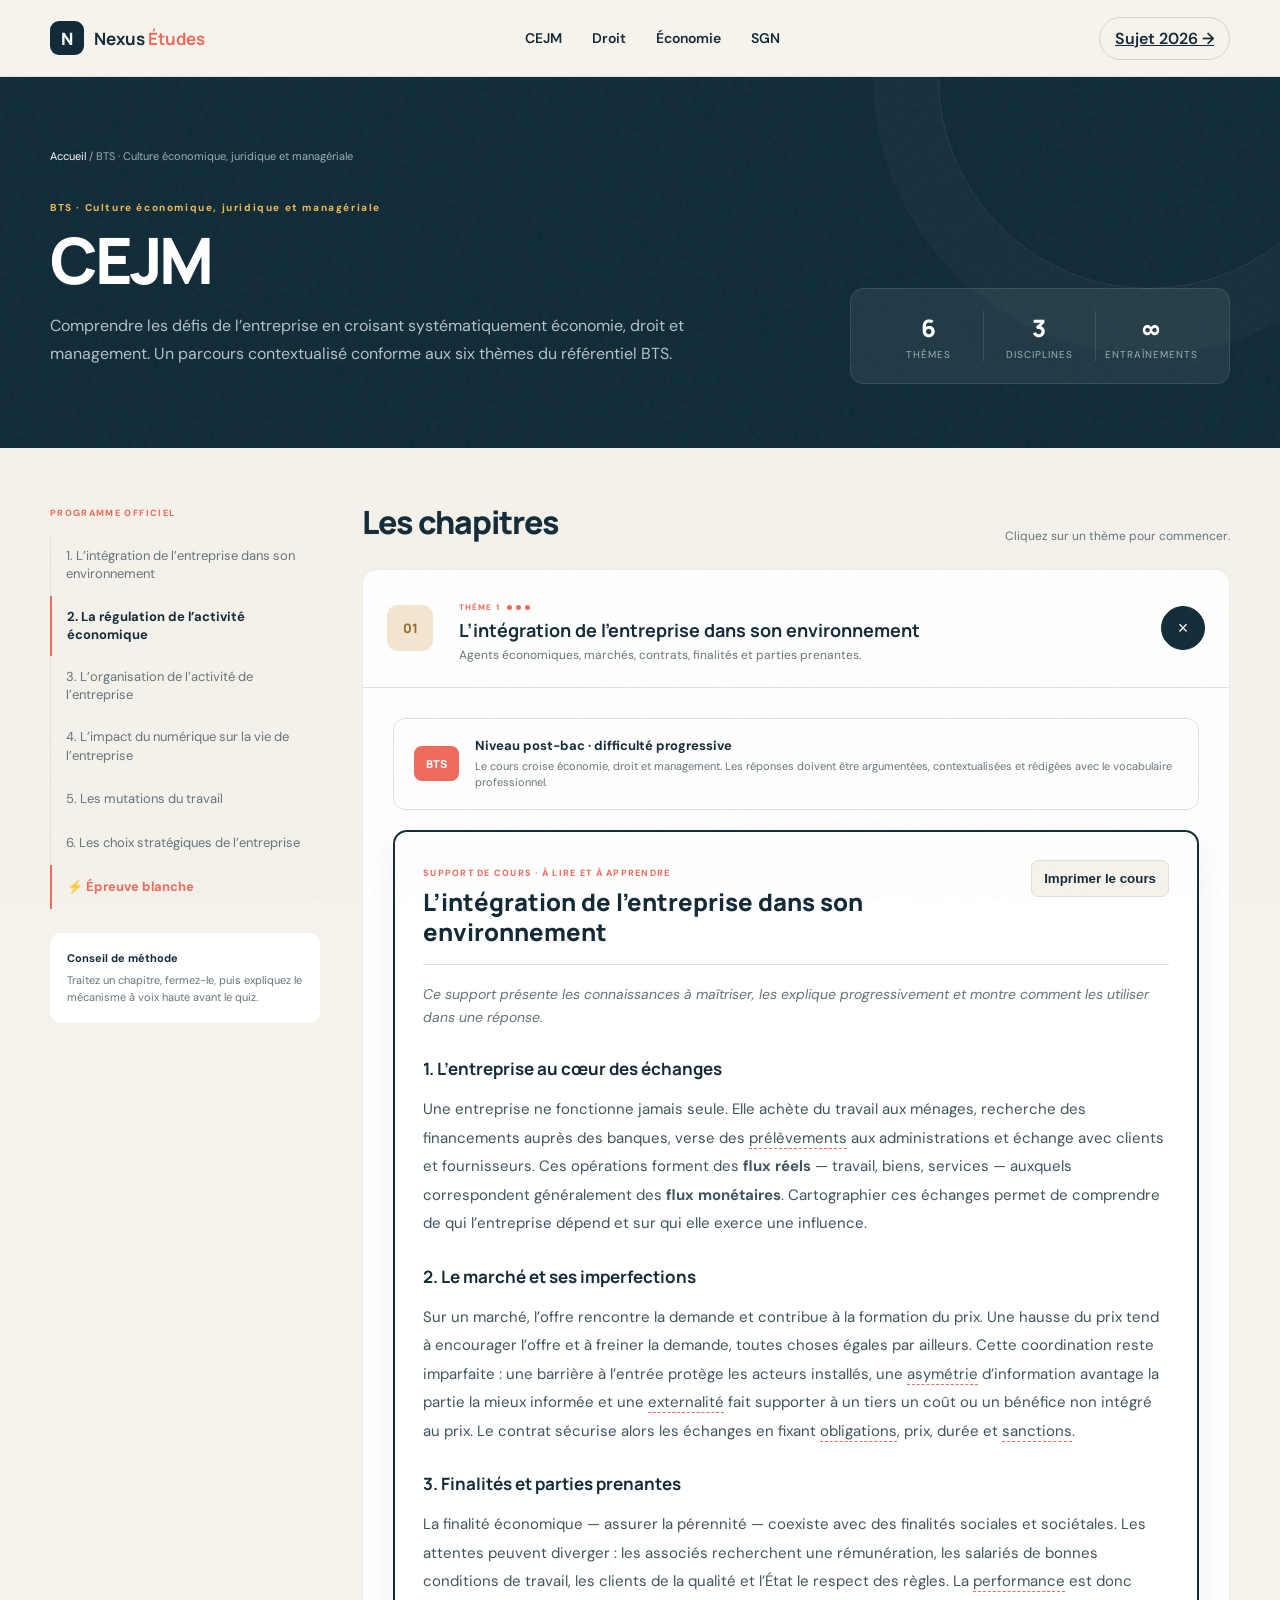
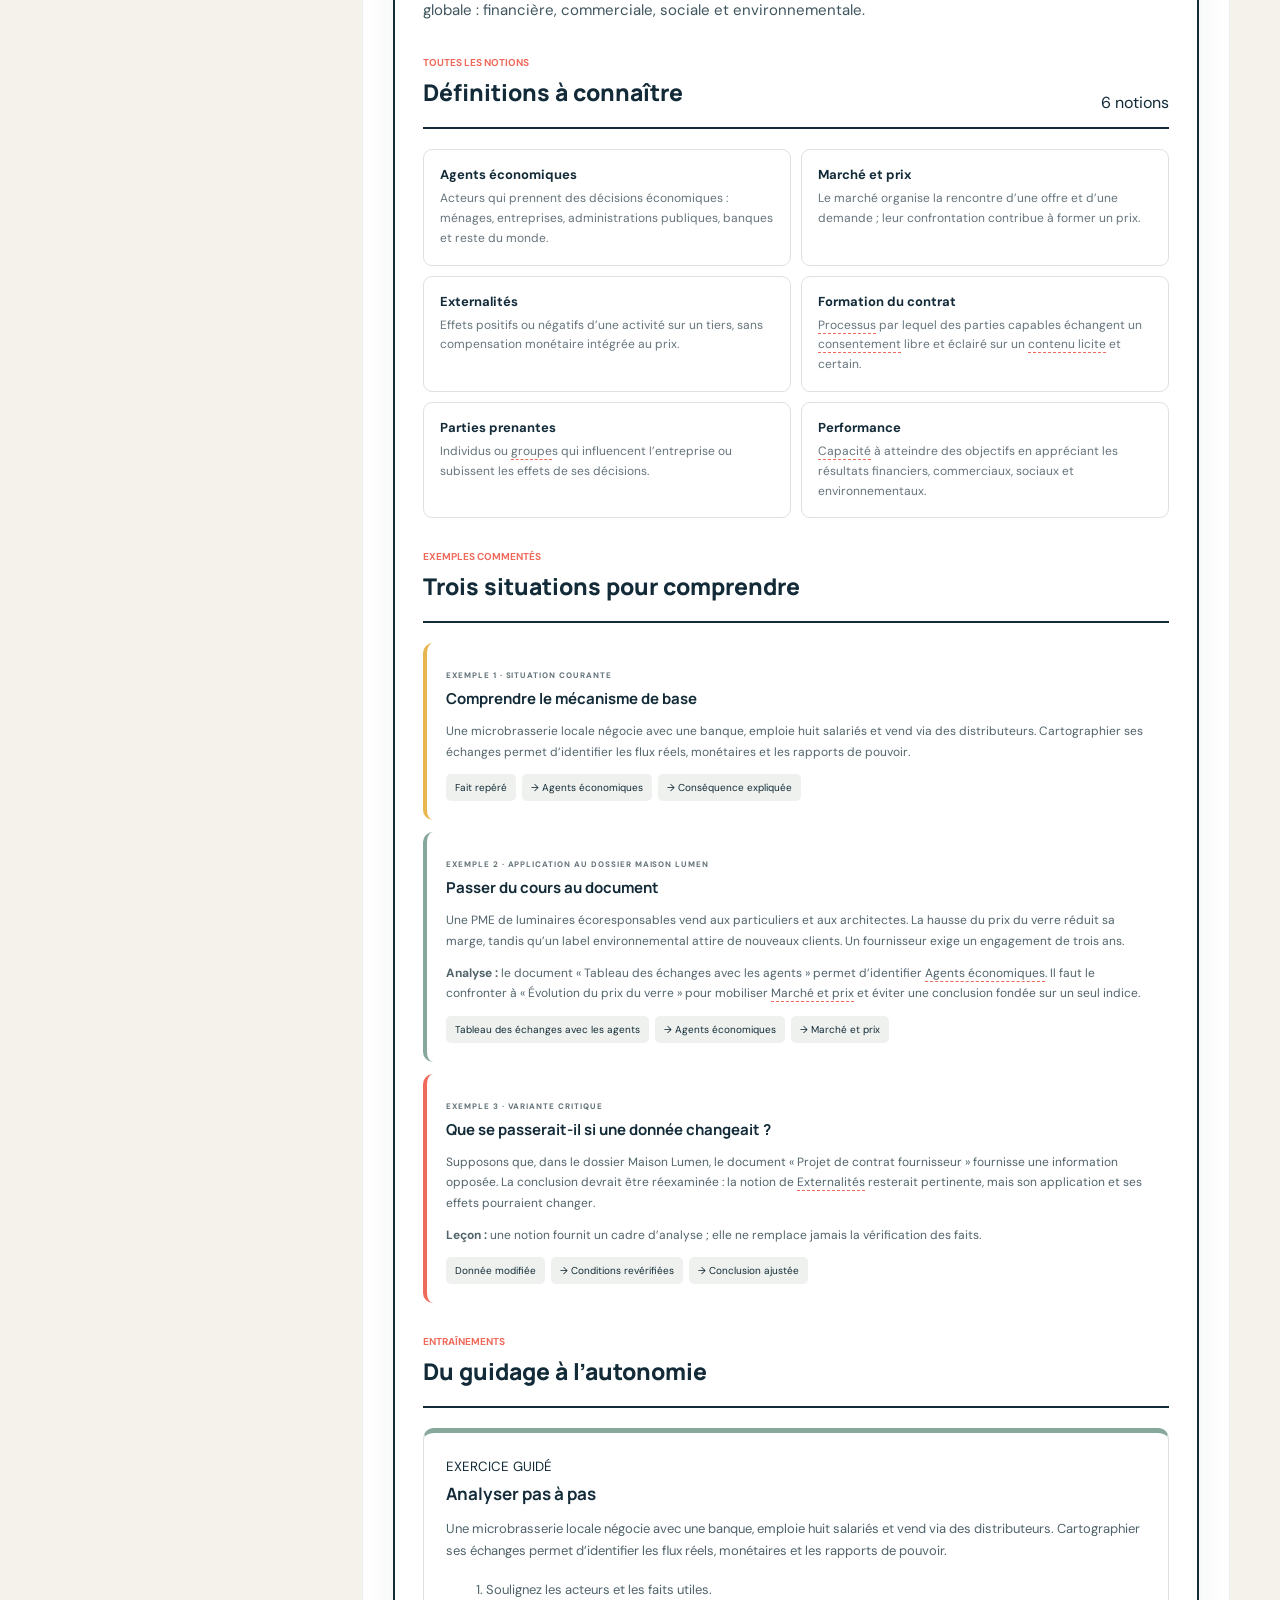
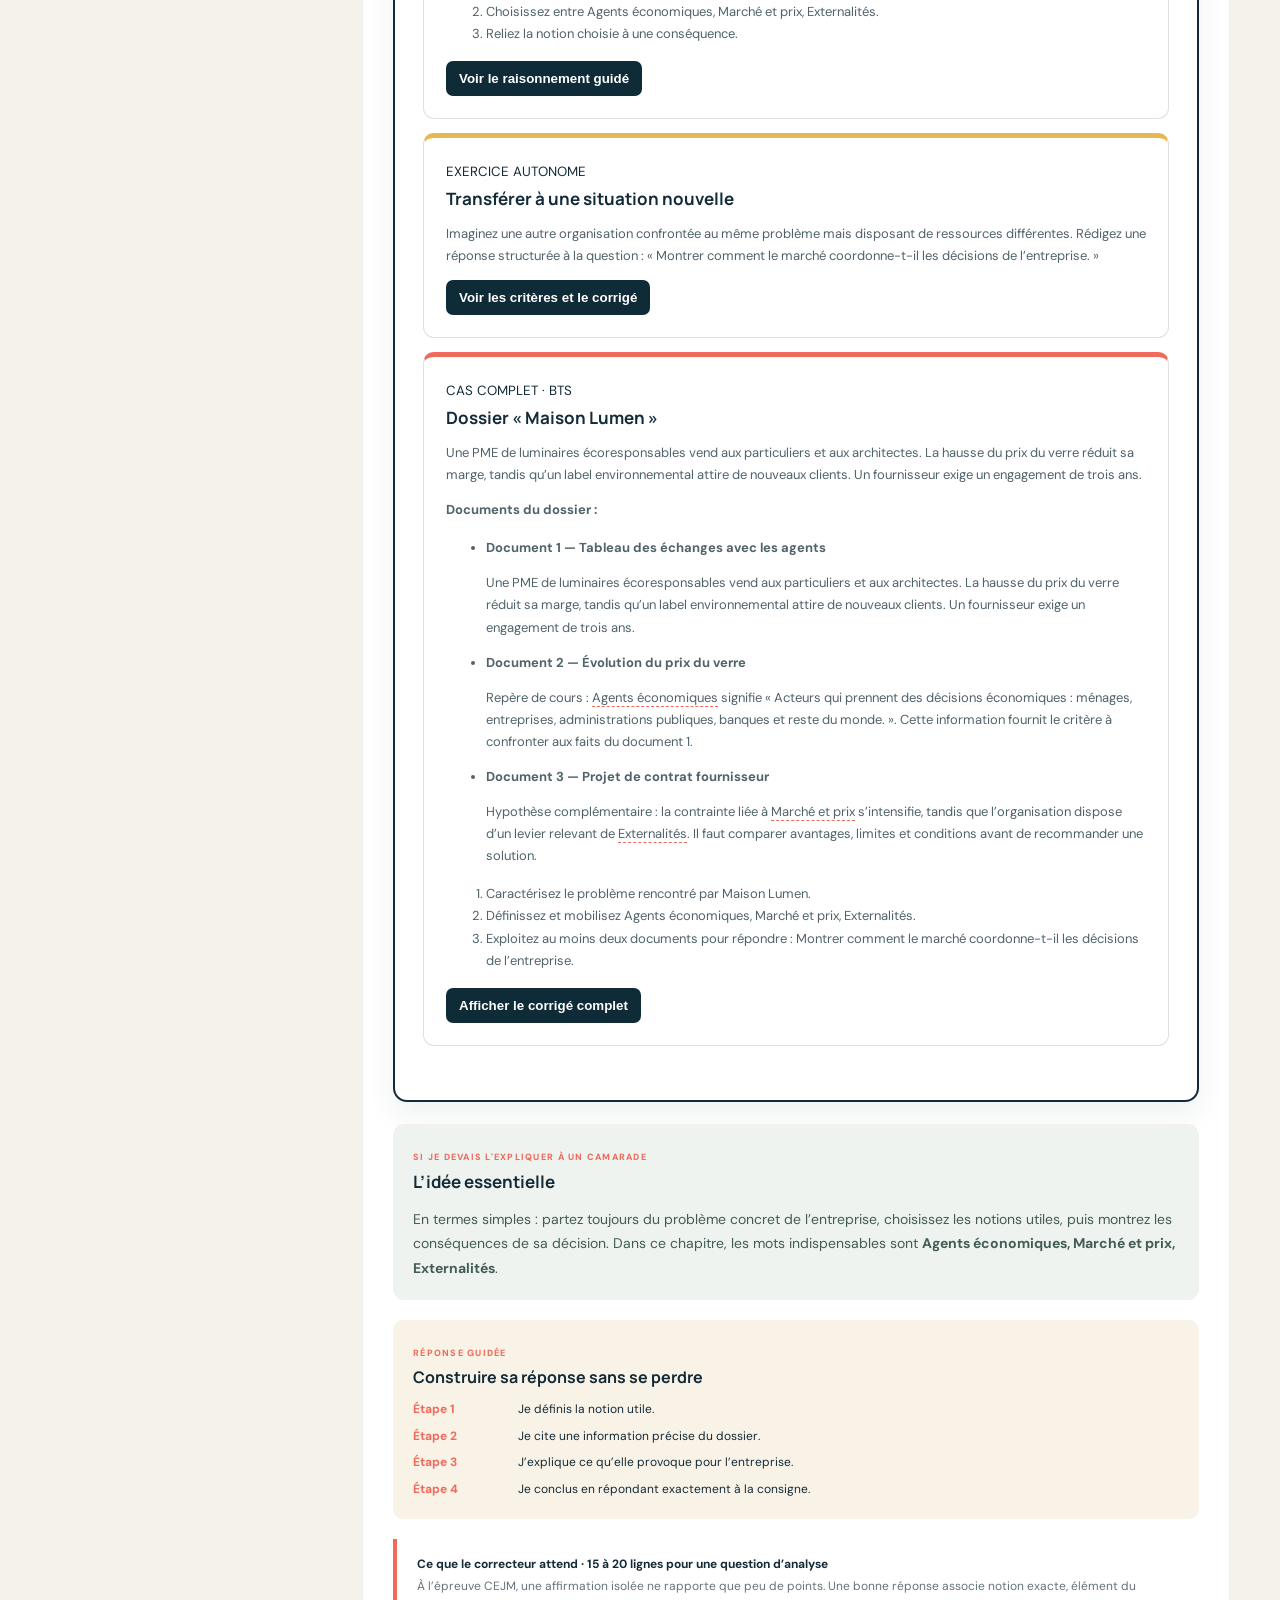
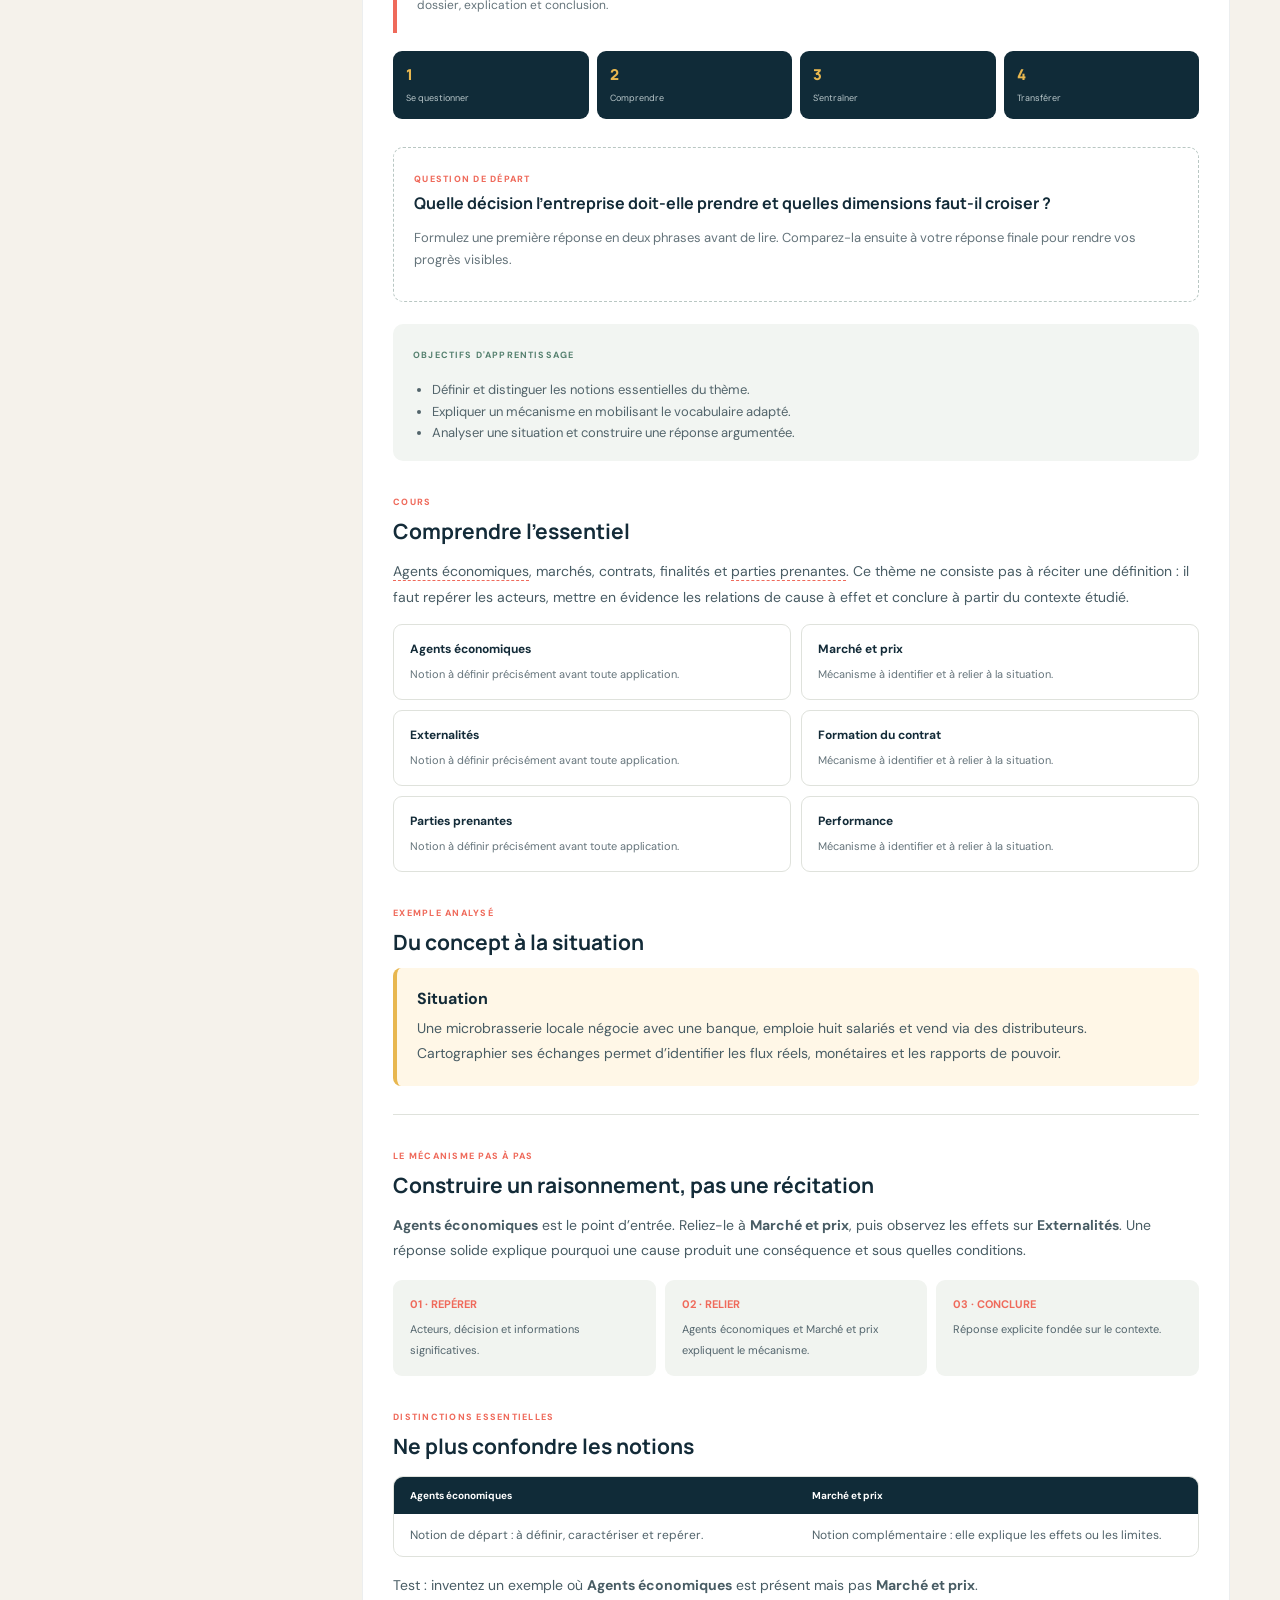
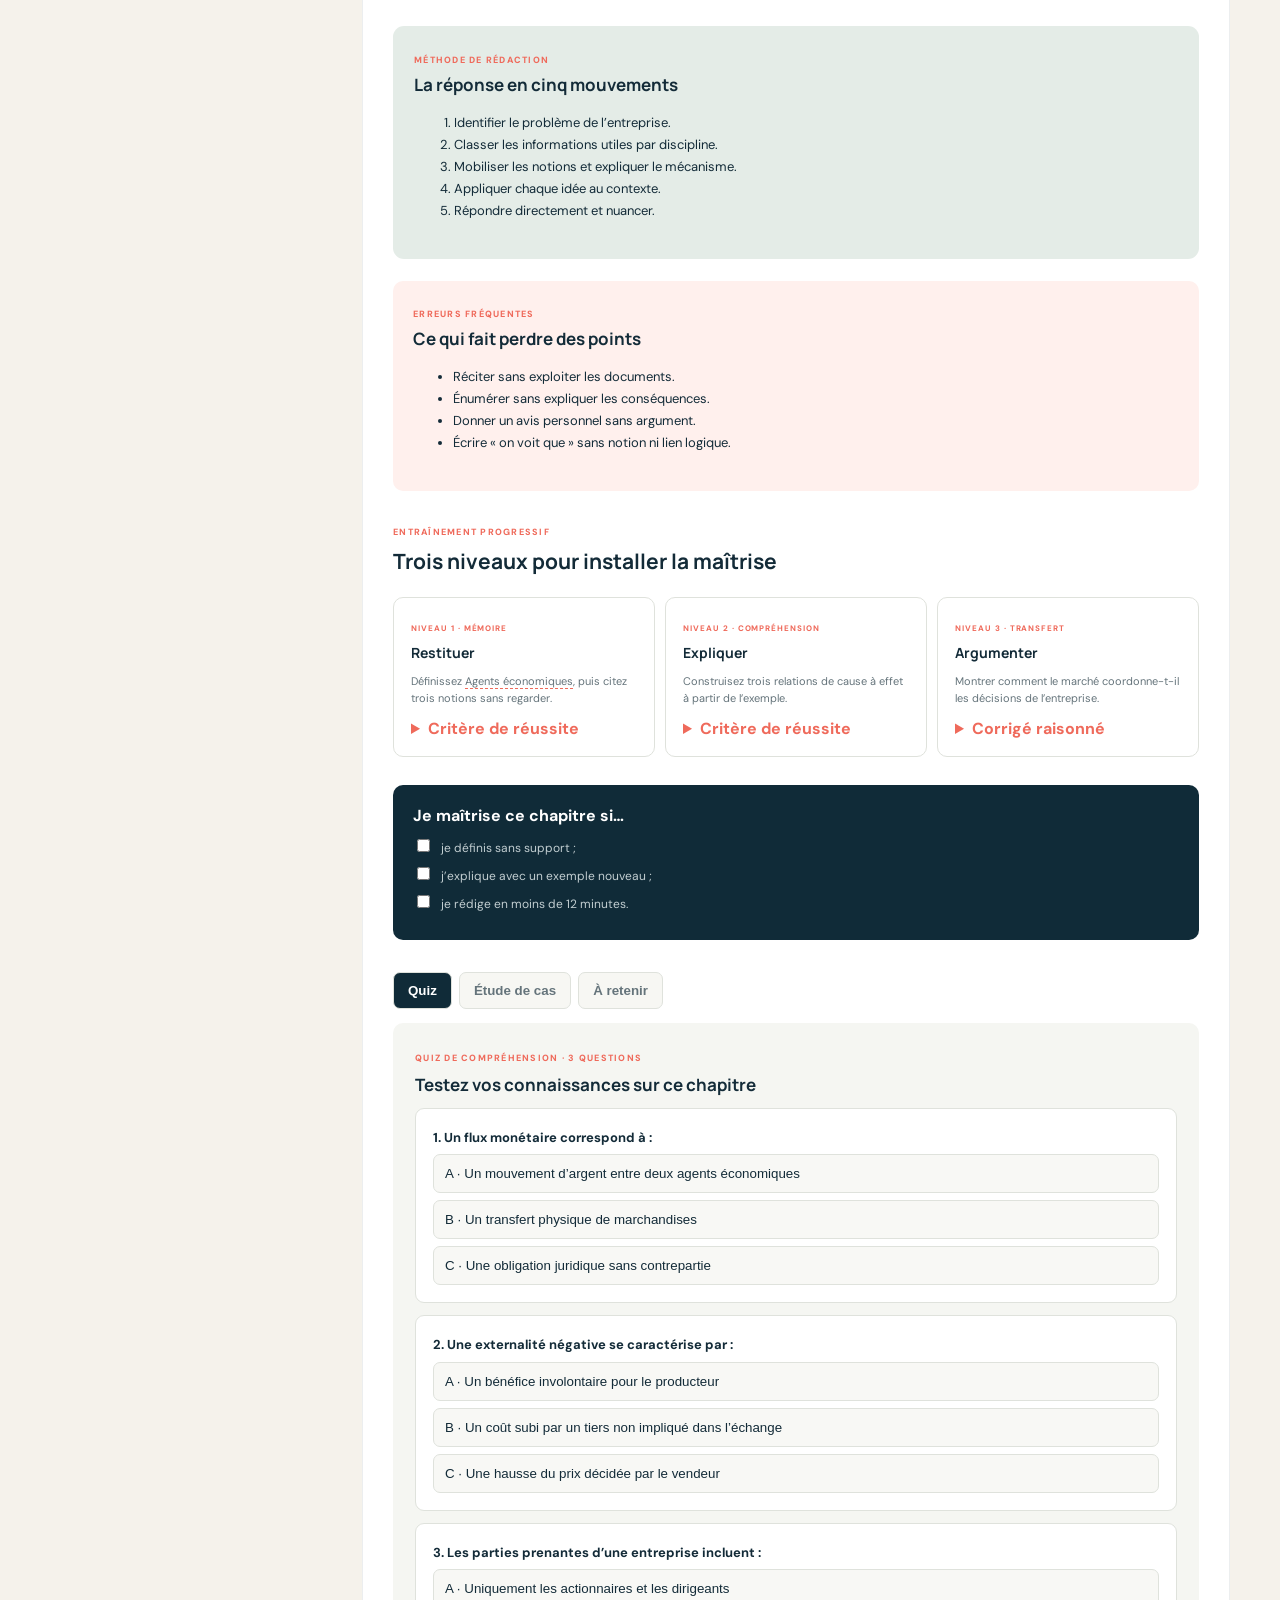
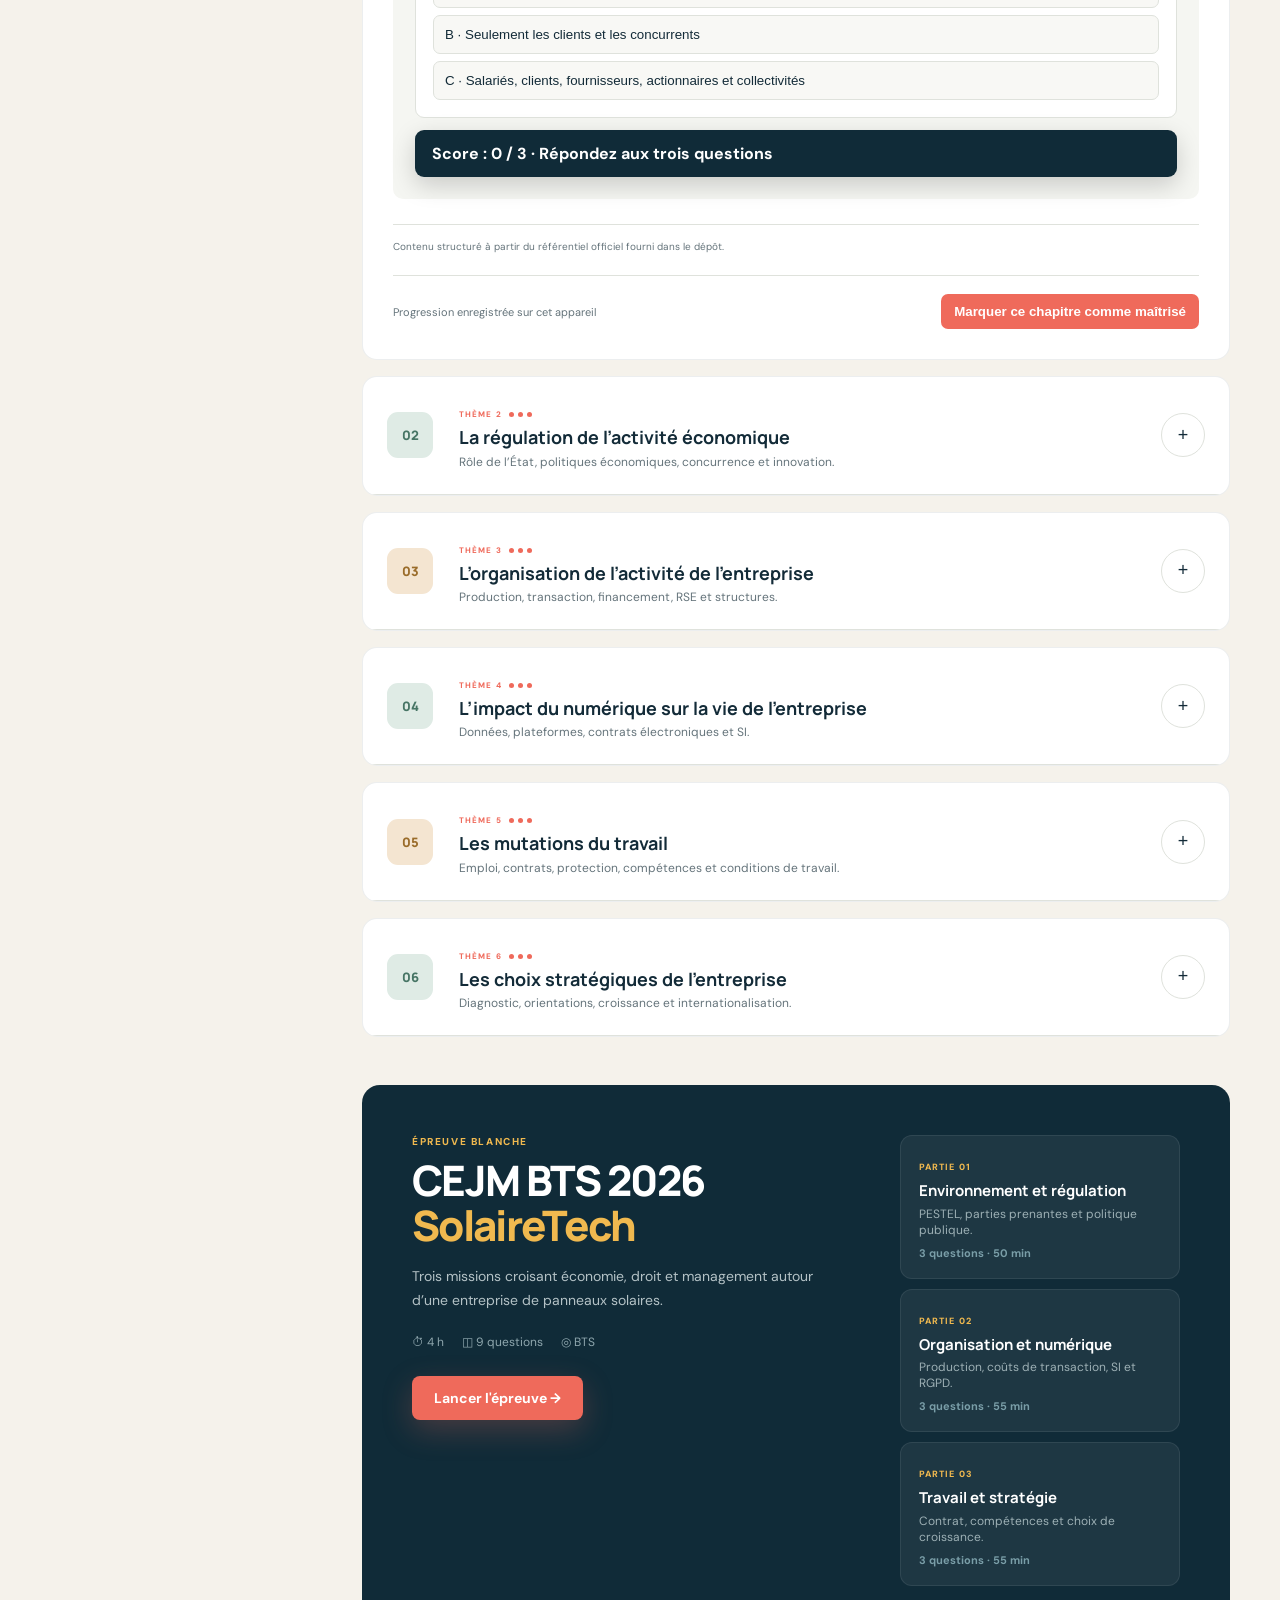
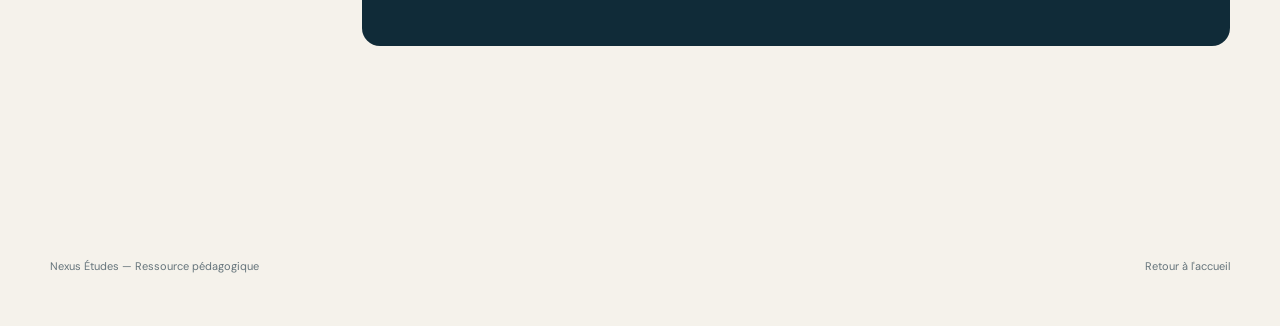
==== cejm.html @ 29708754 "Initial commit — Nexus Études Site pédagogique statique BTS CEJM & STMG avec : - 4 disciplines (CEJM" ====
<!doctype html>
<html lang="fr">
  <head>
    <meta charset="UTF-8" />
    <meta name="viewport" content="width=device-width,initial-scale=1" />
    <meta name="description" content="Cours de CEJM pour BTS — 6 thèmes du référentiel, quiz, exercices et études de cas." />
    <title>CEJM — Nexus Études</title>
    <link rel="icon" href="favicon.svg" type="image/svg+xml" />
    <link rel="preconnect" href="https://fonts.googleapis.com" />
    <link rel="preconnect" href="https://fonts.gstatic.com" crossorigin />
    <link
      href="https://fonts.googleapis.com/css2?family=DM+Sans:wght@400;500;600;700&family=Manrope:wght@600;700;800&display=swap"
      rel="stylesheet"
    />
    <link rel="stylesheet" href="styles.css" />
    <link rel="stylesheet" href="discipline.css" />
  </head>
  <body class="subject-body" data-subject="cejm">
    <header class="nav-wrap">
      <nav class="nav container" aria-label="Navigation principale">
        <a class="brand" href="index.html"
          ><span class="brand-mark">N</span><span>Nexus <em>Études</em></span></a
        >
        <div class="nav-links">
          <a href="cejm.html">CEJM</a><a href="droit.html">Droit</a><a href="economie.html">Économie</a
          ><a href="sgn.html">SGN</a>
        </div>
        <a class="progress-pill" href="index.html#sujet">Sujet 2026 →</a>
        <button class="menu-button" id="menuButton" aria-label="Ouvrir le menu">☰</button>
      </nav>
    </header>
    <div class="grain" aria-hidden="true"></div>
    <main>
      <section class="subject-hero">
        <div class="container">
          <div class="breadcrumbs"><a href="index.html">Accueil</a> / <span id="subjectLabel"></span></div>
          <div class="subject-hero-grid">
            <div>
              <div class="subject-kicker" id="subjectLabel"></div>
              <h1 id="subjectTitle"></h1>
              <p id="subjectIntro"></p>
            </div>
            <div class="subject-stats">
              <div><b id="themeCount"></b><span>THÈMES</span></div>
              <div><b>3</b><span>DISCIPLINES</span></div>
              <div><b>∞</b><span>ENTRAÎNEMENTS</span></div>
            </div>
          </div>
        </div>
      </section>
      <div class="subject-layout container">
        <aside class="subject-sidebar">
          <span>PROGRAMME OFFICIEL</span>
          <nav class="chapter-nav" id="chapterNav"></nav>
          <div class="sidebar-box">
            <strong>Conseil de méthode</strong>Traitez un chapitre, fermez-le, puis expliquez le mécanisme à voix haute
            avant le quiz.
          </div>
        </aside>
        <section>
          <div class="content-intro">
            <h2>Les chapitres</h2>
            <p>Cliquez sur un thème pour commencer.</p>
          </div>
          <div id="chapters"></div>
        </section>
      </div>
    </main>
    <footer class="container" style="height:120px;display:flex;align-items:center;justify-content:space-between;font-size:11px;color:var(--muted)">
      <span>Nexus Études — Ressource pédagogique</span>
      <a href="index.html" style="color:var(--muted);text-decoration:none">Retour à l'accueil</a>
    </footer>
    <button class="back-to-top" id="backToTop" aria-label="Retour en haut">↑</button>
    <script src="discipline.js"></script>
  </body>
</html>
---- styles.css ----
:root {
  --ink: #132b38;
  --navy: #102b38;
  --paper: #f6f3ec;
  --white: #fff;
  --coral: #ef6a5b;
  --amber: #e8b74f;
  --sage: #87a99b;
  --muted: #65747b;
  --line: #dfe2dc;
  --shadow: 0 24px 70px rgba(16, 43, 56, 0.12);
}
* {
  box-sizing: border-box;
}
html {
  scroll-behavior: smooth;
}
body {
  margin: 0;
  background: var(--paper);
  color: var(--ink);
  font-family: 'DM Sans', sans-serif;
  -webkit-font-smoothing: antialiased;
}
.grain {
  position: fixed;
  inset: 0;
  pointer-events: none;
  opacity: 0.035;
  z-index: 9;
  background-image: url("data:image/svg+xml,%3Csvg viewBox='0 0 180 180' xmlns='http://www.w3.org/2000/svg'%3E%3Cfilter id='n'%3E%3CfeTurbulence type='fractalNoise' baseFrequency='.9' numOctaves='3' stitchTiles='stitch'/%3E%3C/filter%3E%3Crect width='100%25' height='100%25' filter='url(%23n)'/%3E%3C/svg%3E");
}
.container {
  width: min(1180px, calc(100% - 44px));
  margin: auto;
}
.nav-wrap {
  position: sticky;
  top: 0;
  z-index: 20;
  background: rgba(246, 243, 236, 0.88);
  border-bottom: 1px solid rgba(19, 43, 56, 0.08);
  backdrop-filter: blur(18px);
}
.nav {
  height: 76px;
  display: flex;
  align-items: center;
  gap: 42px;
}
.brand {
  display: flex;
  align-items: center;
  gap: 10px;
  text-decoration: none;
  color: var(--ink);
  font: 700 17px Manrope;
}
.brand em {
  color: var(--coral);
  font-style: normal;
}
.brand-mark {
  width: 34px;
  height: 34px;
  display: grid;
  place-items: center;
  border-radius: 9px;
  background: var(--ink);
  color: white;
  font-weight: 800;
}
.nav-links {
  display: flex;
  gap: 30px;
  margin: auto;
}
.nav-links a {
  color: var(--ink);
  text-decoration: none;
  font-size: 14px;
  font-weight: 600;
}
.progress-pill {
  border: 1px solid #ccd3d1;
  border-radius: 30px;
  background: transparent;
  padding: 10px 15px;
  display: flex;
  gap: 9px;
  align-items: center;
  font-weight: 600;
  color: var(--ink);
}
.pulse {
  width: 7px;
  height: 7px;
  background: var(--coral);
  border-radius: 50%;
  box-shadow: 0 0 0 5px rgba(239, 106, 91, 0.12);
}
.menu-button {
  display: none;
  border: 0;
  background: none;
  font-size: 24px;
}
.hero {
  min-height: 690px;
  display: grid;
  grid-template-columns: 1.05fr 0.95fr;
  gap: 76px;
  align-items: center;
  padding-top: 62px;
  padding-bottom: 76px;
}
.eyebrow {
  font-size: 11px;
  letter-spacing: 0.15em;
  font-weight: 800;
  color: var(--muted);
}
.eyebrow span {
  color: var(--coral);
}
.eyebrow.coral {
  color: var(--coral);
}
.hero h1 {
  font: 800 clamp(48px, 6.1vw, 82px)/0.98 Manrope;
  margin: 21px 0 25px;
  letter-spacing: -0.055em;
}
.hero h1 span,
.method-copy h2 span,
.exam-intro h2 span {
  color: var(--coral);
}
.hero-copy > p {
  font-size: 18px;
  line-height: 1.72;
  max-width: 600px;
  color: var(--muted);
}
.hero-actions {
  display: flex;
  gap: 13px;
  margin: 32px 0;
}
.button {
  border: 0;
  border-radius: 9px;
  padding: 15px 20px;
  text-decoration: none;
  font: 700 14px 'DM Sans';
  display: inline-flex;
  align-items: center;
  justify-content: center;
  gap: 22px;
  cursor: pointer;
}
.button.primary {
  background: var(--coral);
  color: white;
  box-shadow: 0 10px 30px rgba(239, 106, 91, 0.25);
}
.button.ghost {
  background: white;
  color: var(--ink);
  border: 1px solid var(--line);
}
.play {
  font-size: 10px;
  border: 1px solid var(--line);
  border-radius: 50%;
  width: 24px;
  height: 24px;
  display: grid;
  place-items: center;
}
.hero-proof {
  display: flex;
  align-items: center;
  gap: 15px;
  margin-top: 35px;
}
.hero-proof p {
  font-size: 12px;
  line-height: 1.5;
  color: var(--muted);
}
.hero-proof strong {
  color: var(--ink);
}
.avatars {
  display: flex;
}
.avatars span {
  width: 31px;
  height: 31px;
  border-radius: 50%;
  display: grid;
  place-items: center;
  background: var(--sage);
  border: 2px solid var(--paper);
  margin-left: -7px;
  color: white;
  font-size: 8px;
  font-weight: 700;
}
.avatars span:nth-child(2) {
  background: var(--amber);
}
.avatars span:nth-child(3) {
  background: var(--coral);
}
.hero-dashboard {
  background: white;
  border-radius: 22px;
  padding: 26px;
  box-shadow: var(--shadow);
  position: relative;
}
.hero-dashboard:before {
  content: '';
  position: absolute;
  inset: -14px -14px -14px -14px;
  border: 1px solid rgba(19, 43, 56, 0.09);
  border-radius: 26px;
  z-index: -1;
}
.dashboard-top,
.week-head {
  display: flex;
  justify-content: space-between;
  font-size: 9px;
  font-weight: 800;
  letter-spacing: 0.12em;
  color: var(--muted);
}
.live-dot {
  color: var(--sage);
}
.welcome {
  display: flex;
  align-items: center;
  justify-content: space-between;
  margin: 30px 0 22px;
}
.welcome small {
  color: var(--coral);
  font-size: 9px;
  font-weight: 800;
  letter-spacing: 0.15em;
}
.welcome h2 {
  font: 800 24px Manrope;
  margin: 4px 0;
}
.level-ring {
  border: 5px solid #f0c563;
  border-right-color: #eef0eb;
  width: 65px;
  height: 65px;
  border-radius: 50%;
  display: grid;
  place-content: center;
  text-align: center;
}
.level-ring strong {
  font: 800 17px Manrope;
}
.level-ring small {
  font-size: 7px;
  color: var(--muted);
}
.continue-card {
  background: var(--navy);
  border-radius: 12px;
  padding: 17px;
  display: grid;
  grid-template-columns: auto 1fr auto;
  gap: 14px;
  align-items: center;
  color: white;
}
.course-icon {
  width: 44px;
  height: 44px;
  border-radius: 10px;
  display: grid;
  place-items: center;
  font-size: 20px;
}
.course-icon.amber {
  background: var(--amber);
  color: var(--navy);
}
.continue-card small,
.continue-card span {
  display: block;
  font-size: 8px;
  opacity: 0.65;
}
.continue-card strong {
  font-size: 13px;
  display: block;
  margin: 3px 0;
}
.continue-card button {
  border: 0;
  border-radius: 50%;
  width: 29px;
  height: 29px;
  background: var(--coral);
  color: white;
}
.week-head {
  margin: 26px 0 12px;
}
.week-head strong {
  color: var(--ink);
  font-size: 11px;
}
.week-grid {
  display: grid;
  grid-template-columns: repeat(3, 1fr);
  border: 1px solid var(--line);
  border-radius: 11px;
}
.week-grid div {
  padding: 13px;
  border-right: 1px solid var(--line);
}
.week-grid div:last-child {
  border: 0;
}
.week-grid b,
.week-grid span {
  display: block;
}
.week-grid b {
  font: 800 18px Manrope;
}
.week-grid span {
  font-size: 8px;
  color: var(--muted);
}
.mini-goal {
  margin-top: 20px;
  font-size: 9px;
  color: var(--muted);
}
.mini-goal strong {
  display: block;
  color: var(--ink);
  margin: 5px 0 9px;
  font-size: 11px;
}
.progress-line {
  height: 5px;
  background: #edf0eb;
  border-radius: 4px;
  overflow: hidden;
}
.progress-line i {
  display: block;
  height: 100%;
  width: 0;
  background: var(--coral);
  transition: 0.5s;
}
.trust-strip {
  border-block: 1px solid rgba(19, 43, 56, 0.09);
  padding: 20px 0;
  background: rgba(255, 255, 255, 0.35);
}
.trust-strip .container {
  display: flex;
  justify-content: space-between;
  align-items: center;
}
.trust-strip span {
  font-size: 9px;
  font-weight: 800;
  letter-spacing: 0.14em;
  color: var(--muted);
}
.trust-strip div div {
  font: 700 13px Manrope;
}
.trust-strip b {
  color: var(--coral);
  margin: 0 15px;
}
.section {
  padding-top: 110px;
  padding-bottom: 120px;
}
.section-heading {
  display: flex;
  justify-content: space-between;
  align-items: end;
  margin-bottom: 38px;
}
.section-heading h2 {
  font: 800 clamp(34px, 4vw, 52px) Manrope;
  letter-spacing: -0.04em;
  margin: 10px 0 0;
}
.section-heading p {
  max-width: 470px;
  color: var(--muted);
  line-height: 1.7;
}
.filters {
  display: flex;
  gap: 8px;
  margin-bottom: 28px;
}
.filters button {
  padding: 10px 16px;
  border: 1px solid var(--line);
  background: transparent;
  border-radius: 30px;
  color: var(--muted);
  font-weight: 700;
}
.filters button.active {
  background: var(--ink);
  color: white;
}
.course-grid {
  display: grid;
  grid-template-columns: repeat(3, 1fr);
  gap: 18px;
}
.course-card {
  background: white;
  border: 1px solid rgba(19, 43, 56, 0.08);
  border-radius: 15px;
  padding: 24px;
  min-height: 300px;
  display: flex;
  flex-direction: column;
  transition: 0.3s;
  cursor: pointer;
}
.course-card:hover {
  transform: translateY(-6px);
  box-shadow: 0 20px 45px rgba(16, 43, 56, 0.1);
}
.course-card .top {
  display: flex;
  justify-content: space-between;
  align-items: start;
}
.course-card .tag {
  font-size: 9px;
  font-weight: 800;
  letter-spacing: 0.12em;
  color: var(--muted);
}
.course-card .round {
  width: 45px;
  height: 45px;
  border-radius: 12px;
  background: #f6e6d4;
  display: grid;
  place-items: center;
  font-size: 19px;
}
.course-card:nth-child(2n) .round {
  background: #dcebe4;
}
.course-card:nth-child(3n) .round {
  background: #f9ded9;
}
.course-card h3 {
  font: 800 20px/1.25 Manrope;
  margin: 28px 0 10px;
}
.course-card p {
  font-size: 13px;
  line-height: 1.6;
  color: var(--muted);
}
.card-bottom {
  margin-top: auto;
}
.card-progress {
  height: 4px;
  background: #edf0eb;
  border-radius: 4px;
  margin: 15px 0 10px;
}
.card-progress i {
  display: block;
  height: 100%;
  background: var(--coral);
  border-radius: 4px;
}
.card-meta {
  display: flex;
  justify-content: space-between;
  font-size: 10px;
  color: var(--muted);
}
.method-section {
  background: var(--navy);
  color: white;
  padding: 120px 0;
}
.method-grid {
  display: grid;
  grid-template-columns: 1fr 1fr;
  gap: 100px;
}
.eyebrow.light {
  color: #a4b6bb;
}
.method-copy h2 {
  font: 800 clamp(34px, 4vw, 52px)/1.1 Manrope;
  letter-spacing: -0.04em;
}
.method-copy p {
  color: #aebdc1;
  line-height: 1.75;
  max-width: 510px;
}
.text-link {
  display: inline-flex;
  gap: 20px;
  color: white;
  text-decoration: none;
  border-bottom: 1px solid rgba(255, 255, 255, 0.3);
  padding: 18px 0;
  font-weight: 700;
}
.text-link span {
  color: var(--coral);
}
.steps article {
  display: grid;
  grid-template-columns: 58px 1fr;
  gap: 20px;
  padding: 24px 0;
  border-top: 1px solid rgba(255, 255, 255, 0.13);
}
.steps article > b {
  font: 700 12px Manrope;
  color: var(--coral);
}
.steps span {
  font-size: 8px;
  letter-spacing: 0.15em;
  color: #8da3a9;
  font-weight: 800;
}
.steps h3 {
  font: 700 18px Manrope;
  margin: 5px 0;
}
.steps p {
  margin: 0;
  color: #95a8ad;
  font-size: 12px;
}
.exam-card {
  background: white;
  border-radius: 22px;
  overflow: hidden;
  display: grid;
  grid-template-columns: 0.9fr 1.1fr;
  box-shadow: var(--shadow);
}
.exam-intro {
  padding: 55px;
}
.exam-intro h2 {
  font: 800 38px/1.15 Manrope;
  letter-spacing: -0.03em;
}
.exam-intro p {
  font-size: 14px;
  line-height: 1.7;
  color: var(--muted);
}
.exam-meta {
  display: flex;
  gap: 18px;
  margin: 25px 0;
  font-size: 11px;
  font-weight: 700;
}
.mission-list {
  background: #e8ede8;
  padding: 32px;
}
.mission-list article {
  background: white;
  border-radius: 12px;
  padding: 22px 24px;
  margin-bottom: 12px;
  transition: 0.2s;
}
.mission-list article:hover {
  transform: translateX(-5px);
}
.mission-list span {
  color: var(--coral);
  font-size: 8px;
  letter-spacing: 0.14em;
  font-weight: 800;
}
.mission-list h3 {
  font: 700 16px Manrope;
  margin: 7px 0;
}
.mission-list p {
  font-size: 11px;
  color: var(--muted);
}
.mission-list b {
  font-size: 9px;
  color: var(--muted);
}
.cta {
  background: var(--coral);
  color: white;
  padding: 70px 0;
}
.cta .container {
  display: flex;
  justify-content: space-between;
  align-items: center;
}
.cta span {
  font-size: 9px;
  letter-spacing: 0.15em;
  font-weight: 800;
}
.cta h2 {
  font: 800 38px/1.15 Manrope;
  margin-bottom: 0;
}
.button.ivory {
  background: var(--paper);
  color: var(--ink);
}
footer {
  height: 120px;
  display: flex;
  align-items: center;
  justify-content: space-between;
  font-size: 11px;
  color: var(--muted);
}
.modal {
  position: fixed;
  inset: 0;
  z-index: 50;
  display: none;
}
.modal.open {
  display: block;
}
.modal-backdrop {
  position: absolute;
  inset: 0;
  background: rgba(5, 22, 29, 0.72);
  backdrop-filter: blur(6px);
}
.modal-panel {
  position: absolute;
  inset: 24px 24px 24px auto;
  width: min(760px, calc(100% - 48px));
  background: var(--paper);
  border-radius: 20px;
  overflow-y: auto;
  padding: 46px;
}
.modal-close {
  position: sticky;
  float: right;
  top: 0;
  border: 1px solid var(--line);
  background: white;
  border-radius: 50%;
  width: 38px;
  height: 38px;
  font-size: 22px;
  z-index: 2;
}
.lesson-head .eyebrow {
  color: var(--coral);
}
.lesson-head h2 {
  font: 800 38px/1.15 Manrope;
  letter-spacing: -0.04em;
  margin: 12px 0;
}
.lesson-head > p {
  color: var(--muted);
  line-height: 1.7;
}
.lesson-tabs {
  display: flex;
  gap: 5px;
  position: sticky;
  top: 0;
  background: var(--paper);
  padding: 15px 0;
  z-index: 1;
}
.lesson-tabs button {
  border: 0;
  border-radius: 7px;
  padding: 10px 14px;
  background: #e7e9e3;
  font-weight: 700;
  color: var(--muted);
}
.lesson-tabs button.active {
  background: var(--ink);
  color: white;
}
.lesson-section {
  display: none;
}
.lesson-section.active {
  display: block;
}
.concept {
  background: white;
  border-radius: 12px;
  padding: 22px;
  margin: 14px 0;
  border-left: 4px solid var(--amber);
}
.concept h3 {
  font: 700 17px Manrope;
}
.concept p,
.concept li {
  color: #53656d;
  line-height: 1.7;
  font-size: 14px;
}
.example-box {
  background: #e2ebe6;
  padding: 22px;
  border-radius: 12px;
  margin: 18px 0;
}
.example-box b {
  color: var(--ink);
}
.memory {
  display: grid;
  grid-template-columns: repeat(3, 1fr);
  gap: 8px;
}
.memory div {
  background: var(--ink);
  color: white;
  padding: 15px;
  border-radius: 8px;
  text-align: center;
  font-size: 11px;
}
.memory b {
  display: block;
  color: var(--amber);
  font-size: 18px;
}
.quiz-option {
  display: block;
  width: 100%;
  text-align: left;
  padding: 14px;
  margin: 9px 0;
  background: white;
  border: 1px solid var(--line);
  border-radius: 9px;
  color: var(--ink);
}
.quiz-option:hover {
  border-color: var(--coral);
}
.quiz-option.correct {
  background: #dcebe4;
  border-color: #78a28f;
}
.quiz-option.wrong {
  background: #f9ded9;
  border-color: var(--coral);
}
.feedback {
  padding: 14px;
  border-radius: 9px;
  background: white;
  margin-top: 12px;
  display: none;
  line-height: 1.6;
  font-size: 13px;
}
.case-question {
  background: white;
  border-radius: 12px;
  padding: 22px;
  margin: 12px 0;
}
.case-question button {
  border: 0;
  background: none;
  color: var(--coral);
  font-weight: 800;
  cursor: pointer;
  padding: 0;
}
.correction {
  display: none;
  border-top: 1px solid var(--line);
  margin-top: 15px;
  padding-top: 15px;
  color: #53656d;
  line-height: 1.65;
  font-size: 13px;
}
.completion {
  width: 100%;
  margin-top: 25px;
}
.toast {
  position: fixed;
  bottom: 25px;
  left: 50%;
  transform: translate(-50%, 30px);
  background: var(--ink);
  color: white;
  padding: 13px 20px;
  border-radius: 8px;
  opacity: 0;
  z-index: 100;
  transition: 0.3s;
  font-size: 13px;
}
.toast.show {
  opacity: 1;
  transform: translate(-50%, 0);
}
.reveal {
  opacity: 0;
  transform: translateY(18px);
  transition: 0.7s;
}
.reveal.visible {
  opacity: 1;
  transform: none;
}
.delay {
  transition-delay: 0.12s;
}
@media (max-width: 900px) {
  .nav-links {
    display: none;
  }
  .progress-pill {
    margin-left: auto;
  }
  .hero {
    grid-template-columns: 1fr;
    padding-top: 75px;
  }
  .hero-dashboard {
    max-width: 620px;
    margin: auto;
    width: 100%;
  }
  .section-heading,
  .cta .container {
    align-items: start;
    flex-direction: column;
    gap: 20px;
  }
  .course-grid {
    grid-template-columns: repeat(2, 1fr);
  }
  .method-grid {
    grid-template-columns: 1fr;
    gap: 55px;
  }
  .exam-card {
    grid-template-columns: 1fr;
  }
  .trust-strip .container {
    gap: 20px;
    flex-direction: column;
  }
  .trust-strip b {
    margin: 0 5px;
  }
}
@media (max-width: 600px) {
  .container {
    width: min(100% - 28px, 1180px);
  }
  .nav {
    height: 64px;
  }
  .progress-pill {
    display: none;
  }
  .menu-button {
    display: block;
    margin-left: auto;
  }
  .nav-links.mobile {
    display: flex;
    position: absolute;
    top: 64px;
    left: 0;
    right: 0;
    background: var(--paper);
    padding: 25px;
    flex-direction: column;
  }
  .hero {
    padding-top: 52px;
    gap: 42px;
  }
  .hero h1 {
    font-size: 47px;
  }
  .hero-actions {
    flex-direction: column;
    align-items: stretch;
  }
  .hero-proof {
    display: none;
  }
  .hero-dashboard {
    padding: 18px;
  }
  .course-grid {
    grid-template-columns: 1fr;
  }
  .section {
    padding-block: 75px;
  }
  .section-heading {
    align-items: start;
  }
  .filters {
    overflow: auto;
  }
  .method-section {
    padding: 75px 0;
  }
  .exam-intro {
    padding: 35px 25px;
  }
  .mission-list {
    padding: 20px;
  }
  .cta h2 {
    font-size: 31px;
  }
  footer {
    height: auto;
    padding-block: 35px;
    gap: 20px;
    align-items: start;
    flex-direction: column;
  }
  .modal-panel {
    inset: 0;
    width: 100%;
    border-radius: 0;
    padding: 25px;
  }
  .lesson-head h2 {
    font-size: 31px;
  }
  .lesson-tabs {
    overflow: auto;
  }
  .memory {
    grid-template-columns: 1fr;
  }
}

/* --- Print styles --- */
@media print {
  body {
    background: #fff !important;
    color: #000 !important;
    font-size: 11pt;
  }
  .grain,
  .nav-wrap,
  .progress-pill,
  .menu-button,
  .hero-dashboard,
  .trust-strip,
  .method-section,
  .cta,
  .toast,
  .modal {
    display: none !important;
  }
  .hero {
    min-height: auto;
    display: block;
    padding: 20px 0;
  }
  .hero h1 {
    font-size: 36pt;
  }
  .hero h1 span {
    color: #000 !important;
  }
  .course-grid {
    grid-template-columns: 1fr 1fr;
    gap: 10px;
  }
  .course-card {
    break-inside: avoid;
    box-shadow: none;
    border: 1px solid #ccc;
  }
  .course-card:hover {
    transform: none;
  }
  .exam-card {
    grid-template-columns: 1fr;
    box-shadow: none;
    border: 1px solid #ccc;
  }
  a {
    color: #000 !important;
    text-decoration: none !important;
  }
  footer {
    border-top: 1px solid #ccc;
  }
}
---- discipline.css ----
.subject-body {
  background: #f5f2eb;
}
.subject-hero {
  background: var(--navy);
  color: #fff;
  padding: 72px 0 64px;
  position: relative;
  overflow: hidden;
}
.subject-hero:after {
  content: '';
  position: absolute;
  width: 420px;
  height: 420px;
  border: 1px solid rgba(255, 255, 255, 0.09);
  border-radius: 50%;
  right: -80px;
  top: -210px;
  box-shadow: 0 0 0 65px rgba(255, 255, 255, 0.025);
}
.breadcrumbs {
  font-size: 11px;
  color: #9db0b5;
  margin-bottom: 38px;
}
.breadcrumbs a {
  color: #fff;
  text-decoration: none;
}
.subject-hero-grid {
  display: grid;
  grid-template-columns: 1fr 380px;
  gap: 70px;
  align-items: end;
}
.subject-kicker {
  font-size: 10px;
  letter-spacing: 0.16em;
  font-weight: 800;
  color: #f0b94f;
}
.subject-hero h1 {
  font: 800 clamp(42px, 5vw, 68px)/1.02 Manrope;
  letter-spacing: -0.05em;
  margin: 13px 0 20px;
}
.subject-hero p {
  color: #b4c2c6;
  line-height: 1.75;
  font-size: 16px;
  max-width: 700px;
}
.subject-stats {
  display: grid;
  grid-template-columns: repeat(3, 1fr);
  background: rgba(255, 255, 255, 0.07);
  border: 1px solid rgba(255, 255, 255, 0.1);
  border-radius: 14px;
  padding: 22px;
}
.subject-stats div {
  text-align: center;
  border-right: 1px solid rgba(255, 255, 255, 0.12);
}
.subject-stats div:last-child {
  border: 0;
}
.subject-stats b,
.subject-stats span {
  display: block;
}
.subject-stats b {
  font: 800 24px Manrope;
  color: #fff;
}
.subject-stats span {
  font-size: 10px;
  letter-spacing: 0.1em;
  color: #9db0b5;
  margin-top: 4px;
}
.subject-layout {
  display: grid;
  grid-template-columns: 270px 1fr;
  gap: 42px;
  padding-top: 52px;
  padding-bottom: 100px;
}
.subject-sidebar {
  align-self: start;
  position: sticky;
  top: 100px;
}
.subject-sidebar > span {
  font-size: 9px;
  font-weight: 800;
  letter-spacing: 0.15em;
  color: var(--coral);
}
.chapter-nav {
  margin: 14px 0 24px;
  border-left: 1px solid var(--line);
}
.chapter-nav a {
  display: block;
  padding: 12px 15px;
  color: var(--muted);
  text-decoration: none;
  font-size: 13px;
  line-height: 1.4;
  min-height: 44px;
  display: flex;
  align-items: center;
}
.chapter-nav a:hover,
.chapter-nav a.active {
  border-left: 2px solid var(--coral);
  margin-left: -1px;
  color: var(--ink);
  font-weight: 700;
}
.sidebar-box {
  background: #fff;
  border-radius: 11px;
  padding: 17px;
  font-size: 11px;
  line-height: 1.55;
  color: var(--muted);
}
.sidebar-box strong {
  display: block;
  color: var(--ink);
  margin-bottom: 5px;
}
.content-intro {
  display: flex;
  align-items: end;
  justify-content: space-between;
  margin-bottom: 25px;
}
.content-intro h2 {
  font: 800 32px Manrope;
  letter-spacing: -0.035em;
  margin: 0;
}
.content-intro p {
  font-size: 12px;
  color: var(--muted);
  margin: 0;
}
.chapter {
  background: #fff;
  border: 1px solid rgba(19, 43, 56, 0.08);
  border-radius: 15px;
  margin-bottom: 16px;
  overflow: hidden;
}
.chapter-header {
  padding: 24px;
  display: grid;
  grid-template-columns: 54px 1fr auto;
  gap: 18px;
  align-items: center;
  cursor: pointer;
}
.chapter-num {
  width: 46px;
  height: 46px;
  border-radius: 11px;
  background: #f4e5d1;
  color: #9a6c2a;
  display: grid;
  place-items: center;
  font: 800 13px Manrope;
}
.chapter:nth-child(2n) .chapter-num {
  background: #dfebe5;
  color: #477565;
}
.chapter-title small {
  font-size: 8px;
  letter-spacing: 0.14em;
  color: var(--coral);
  font-weight: 800;
}
.chapter-title h3 {
  font: 700 18px/1.3 Manrope;
  margin: 4px 0;
}
.chapter-title p {
  font-size: 12px;
  color: var(--muted);
  margin: 0;
}
.chapter-toggle {
  border: 1px solid var(--line);
  background: transparent;
  border-radius: 50%;
  width: 44px;
  height: 44px;
  color: var(--ink);
  font-size: 18px;
  cursor: pointer;
  transition: background 0.25s, color 0.25s, transform 0.25s;
  flex-shrink: 0;
}
.chapter-toggle:hover {
  border-color: var(--coral);
  color: var(--coral);
}
.chapter.open .chapter-toggle {
  background: var(--ink);
  color: #fff;
  border-color: var(--ink);
}
.chapter-content {
  max-height: 0;
  overflow: hidden;
  border-top: 1px solid var(--line);
  padding: 0 30px;
  transition: max-height 0.4s ease, padding 0.3s ease;
}
.chapter.open .chapter-content {
  padding: 30px;
}
.objectives {
  background: #f2f5f2;
  border-radius: 10px;
  padding: 18px 20px;
  margin-bottom: 25px;
}
.objectives strong {
  font-size: 9px;
  letter-spacing: 0.13em;
  color: #55806f;
}
.objectives ul {
  margin-bottom: 0;
  padding-left: 19px;
}
.objectives li {
  font-size: 13px;
  line-height: 1.65;
  color: #52646b;
}
.course-block {
  margin: 28px 0;
}
.course-block > span,
.activity-label {
  font-size: 9px;
  letter-spacing: 0.14em;
  font-weight: 800;
  color: var(--coral);
}
.course-block h4 {
  font: 700 21px Manrope;
  margin: 7px 0 12px;
}
.course-block p,
.course-block li {
  font-size: 14px;
  line-height: 1.8;
  color: #485c64;
}
.notions-grid {
  display: grid;
  grid-template-columns: repeat(2, 1fr);
  gap: 10px;
}
.notion {
  border: 1px solid var(--line);
  border-radius: 9px;
  padding: 16px;
}
.notion b {
  display: block;
  font-size: 12px;
  margin-bottom: 5px;
}
.notion span {
  font-size: 11px;
  color: var(--muted);
  line-height: 1.5;
}
.worked-example {
  background: #fff7e7;
  border-left: 4px solid var(--amber);
  border-radius: 8px;
  padding: 20px;
}
.worked-example strong {
  display: block;
  margin-bottom: 7px;
}
.worked-example p {
  margin: 0;
}
.activity-tabs {
  display: flex;
  gap: 7px;
  margin: 32px 0 14px;
}
.activity-tabs button {
  border: 1px solid var(--line);
  background: #f7f7f3;
  padding: 10px 14px;
  border-radius: 7px;
  font-weight: 700;
  color: var(--muted);
}
.activity-tabs button.active {
  background: var(--navy);
  color: #fff;
}
.activity-panel {
  display: none;
  background: #f5f6f2;
  border-radius: 10px;
  padding: 22px;
}
.activity-panel.active {
  display: block;
}
.activity-panel h4 {
  font: 700 17px Manrope;
  margin: 7px 0 12px;
}
.activity-panel p,
.activity-panel li {
  font-size: 13px;
  line-height: 1.7;
  color: #4e6269;
}
.study-answer {
  display: none;
  border-top: 1px solid var(--line);
  padding-top: 15px;
  margin-top: 15px;
}
.reveal-answer {
  border: 0;
  background: var(--coral);
  color: #fff;
  padding: 10px 14px;
  border-radius: 7px;
  font-weight: 700;
  cursor: pointer;
}
.page-quiz button.option {
  display: block;
  width: 100%;
  text-align: left;
  border: 1px solid var(--line);
  background: #fff;
  padding: 12px;
  margin: 7px 0;
  border-radius: 7px;
}
.page-quiz button.correct {
  background: #dfece5;
  border-color: #78a28f;
}
.page-quiz button.wrong {
  background: #f9ded9;
  border-color: var(--coral);
}
.page-feedback {
  display: none;
  font-size: 12px !important;
  font-weight: 700;
}
.source-note {
  font-size: 10px;
  color: var(--muted);
  border-top: 1px solid var(--line);
  padding-top: 15px;
  margin-top: 25px;
}
.back-to-top {
  position: fixed;
  bottom: 28px;
  right: 28px;
  width: 44px;
  height: 44px;
  border-radius: 50%;
  border: 1px solid var(--line);
  background: var(--paper);
  color: var(--ink);
  font-size: 20px;
  cursor: pointer;
  z-index: 30;
  box-shadow: 0 4px 16px rgba(16,43,56,0.12);
  opacity: 0;
  transform: translateY(12px);
  transition: opacity 0.3s, transform 0.3s;
  pointer-events: none;
}
.back-to-top.visible {
  opacity: 1;
  transform: none;
  pointer-events: auto;
}
.back-to-top:hover {
  background: var(--ink);
  color: #fff;
}
@media (max-width: 900px) {
  .subject-hero-grid {
    grid-template-columns: 1fr;
  }
  .subject-layout {
    grid-template-columns: 1fr;
    overflow-x: hidden;
  }
  .subject-sidebar {
    position: static;
    max-width: 100%;
    overflow: hidden;
  }
  .chapter-nav {
    columns: 2;
  }
  .content-intro {
    align-items: start;
    gap: 10px;
    flex-direction: column;
  }
}
@media (max-width: 600px) {
  .subject-hero {
    padding-top: 45px;
  }
  .subject-stats {
    padding: 15px;
  }
  .subject-layout {
    padding-top: 30px;
  }
  .chapter-nav {
    columns: 1;
  }
  .chapter-header {
    grid-template-columns: 44px 1fr auto;
    padding: 17px;
    gap: 10px;
  }
  .chapter-num {
    width: 38px;
    height: 38px;
  }
  .chapter-title h3 {
    font-size: 15px;
  }
  .chapter-title p {
    display: none;
  }
  .chapter-content {
    padding: 20px 16px;
  }
  .notions-grid {
    grid-template-columns: 1fr;
  }
  .activity-tabs {
    overflow: auto;
  }
  .activity-tabs button {
    white-space: nowrap;
  }
}

/* --- Exam section --- */
.exam-blanc {
  margin-top: 48px;
  margin-bottom: 60px;
}
.exam-blanc-card {
  background: var(--navy, #132b38);
  border-radius: 18px;
  padding: 50px;
  display: grid;
  grid-template-columns: 1fr 280px;
  gap: 50px;
  color: #fff;
}
.exam-blanc-intro .subject-kicker {
  margin-bottom: 10px;
}
.exam-blanc-intro h2 {
  font: 800 clamp(28px, 3.5vw, 42px) / 1.08 Manrope;
  letter-spacing: -0.04em;
  margin: 0 0 16px;
}
.exam-blanc-intro h2 span {
  color: #f0b94f;
}
.exam-blanc-intro p {
  color: #b4c2c6;
  font-size: 14px;
  line-height: 1.7;
  margin: 0 0 22px;
}
.exam-blanc-meta {
  display: flex;
  gap: 18px;
  font-size: 12px;
  color: #8fa7ae;
  margin-bottom: 26px;
}
.exam-blanc-intro .button {
  display: inline-block;
  background: var(--coral, #e85d4a);
  color: #fff;
  border: 0;
  padding: 13px 22px;
  border-radius: 8px;
  font-weight: 700;
  cursor: pointer;
  font-size: 14px;
}
.exam-blanc-intro .button:hover {
  opacity: 0.9;
}
.exam-blanc-missions article {
  background: rgba(255, 255, 255, 0.06);
  border: 1px solid rgba(255, 255, 255, 0.08);
  border-radius: 12px;
  padding: 18px;
  margin-bottom: 10px;
}
.exam-blanc-missions article span {
  font-size: 9px;
  letter-spacing: 0.12em;
  color: #f0b94f;
  font-weight: 800;
}
.exam-blanc-missions h3 {
  font: 700 15px/1.3 Manrope;
  margin: 6px 0 5px;
}
.exam-blanc-missions p {
  font-size: 12px;
  color: #9db0b5;
  margin: 0;
}
.exam-blanc-missions b {
  font-size: 11px;
  color: #7a9ea8;
  display: block;
  margin-top: 8px;
}
.exam-blanc-content {
  margin-top: 28px;
}
.exam-blanc-mission {
  background: #fff;
  border: 1px solid rgba(19, 43, 56, 0.08);
  border-radius: 15px;
  margin-bottom: 20px;
  overflow: hidden;
}
.exam-mission-header {
  background: var(--navy, #132b38);
  color: #fff;
  padding: 20px 28px;
}
.exam-mission-header span {
  font-size: 9px;
  letter-spacing: 0.14em;
  font-weight: 800;
  color: #f0b94f;
}
.exam-mission-header h3 {
  font: 700 20px Manrope;
  margin: 6px 0 0;
}
.exam-blanc-question {
  padding: 24px 28px;
  border-bottom: 1px solid var(--line, #e4e0d8);
}
.exam-blanc-question:last-child {
  border-bottom: 0;
}
.exam-blanc-question h4 {
  font: 700 16px Manrope;
  margin: 0 0 16px;
  color: var(--ink, #132b38);
}
.exam-situation,
.exam-consigne {
  background: #f7f7f3;
  border-radius: 9px;
  padding: 16px 18px;
  margin-bottom: 14px;
  font-size: 13px;
  line-height: 1.7;
  color: #485c64;
}
.exam-situation strong,
.exam-consigne strong {
  display: block;
  font-size: 9px;
  letter-spacing: 0.13em;
  color: var(--coral, #e85d4a);
  margin-bottom: 6px;
}
.exam-consigne {
  background: #f2f5f2;
}
.exam-consigne strong {
  color: #55806f;
}
.exam-blanc-question .correction-button {
  margin-top: 4px;
}
.exam-blanc-question .full-correction {
  display: none;
  margin-top: 14px;
  padding: 18px;
  background: #fff7e7;
  border-left: 4px solid var(--amber, #f0b94f);
  border-radius: 8px;
  font-size: 13px;
  line-height: 1.75;
  color: #485c64;
}
.exam-nav-link {
  font-weight: 700 !important;
  color: var(--coral, #e85d4a) !important;
  border-left: 2px solid var(--coral, #e85d4a) !important;
  margin-left: -1px;
}
@media (max-width: 900px) {
  .exam-blanc-card {
    grid-template-columns: 1fr;
    padding: 30px;
    gap: 24px;
  }
}
@media (max-width: 600px) {
  .exam-blanc-card {
    padding: 22px;
  }
  .exam-blanc-question {
    padding: 18px 16px;
  }
}

/* --- Print styles --- */
@media print {
  body {
    background: #fff !important;
    color: #000 !important;
    font-size: 11pt;
  }
  .nav-wrap,
  .subject-sidebar,
  .activity-tabs,
  .chapter-toggle,
  .reveal-answer,
  .correction-button,
  .print-course,
  .mastery-check input,
  .source-note {
    display: none !important;
  }
  .subject-hero {
    background: #fff !important;
    color: #000 !important;
    padding: 20px 0;
  }
  .subject-hero h1,
  .subject-kicker,
  .subject-hero p {
    color: #000 !important;
  }
  .subject-stats {
    border: 1px solid #ccc;
    background: transparent !important;
  }
  .subject-stats b,
  .subject-stats span {
    color: #000 !important;
  }
  .subject-layout {
    display: block;
    padding: 0;
  }
  .chapter {
    break-inside: avoid;
    border: 1px solid #ccc;
    margin-bottom: 12px;
  }
  .chapter-content {
    max-height: none !important;
    overflow: visible !important;
    display: block !important;
    padding: 20px !important;
  }
  .chapter.open .chapter-content,
  .chapter .chapter-content {
    max-height: none !important;
    padding: 20px !important;
  }
  .chapter.printing .chapter-content {
    display: block !important;
    max-height: none !important;
  }
  .activity-panel {
    display: block !important;
    background: #f9f9f9 !important;
    break-inside: avoid;
  }
  .study-answer,
  .full-correction {
    display: block !important;
  }
  .chapter:not(.printing) {
    display: none;
  }
  .chapter.printing {
    display: block !important;
  }
  .chapter.printing ~ .chapter {
    display: none;
  }
  a {
    color: #000 !important;
    text-decoration: none !important;
  }
}
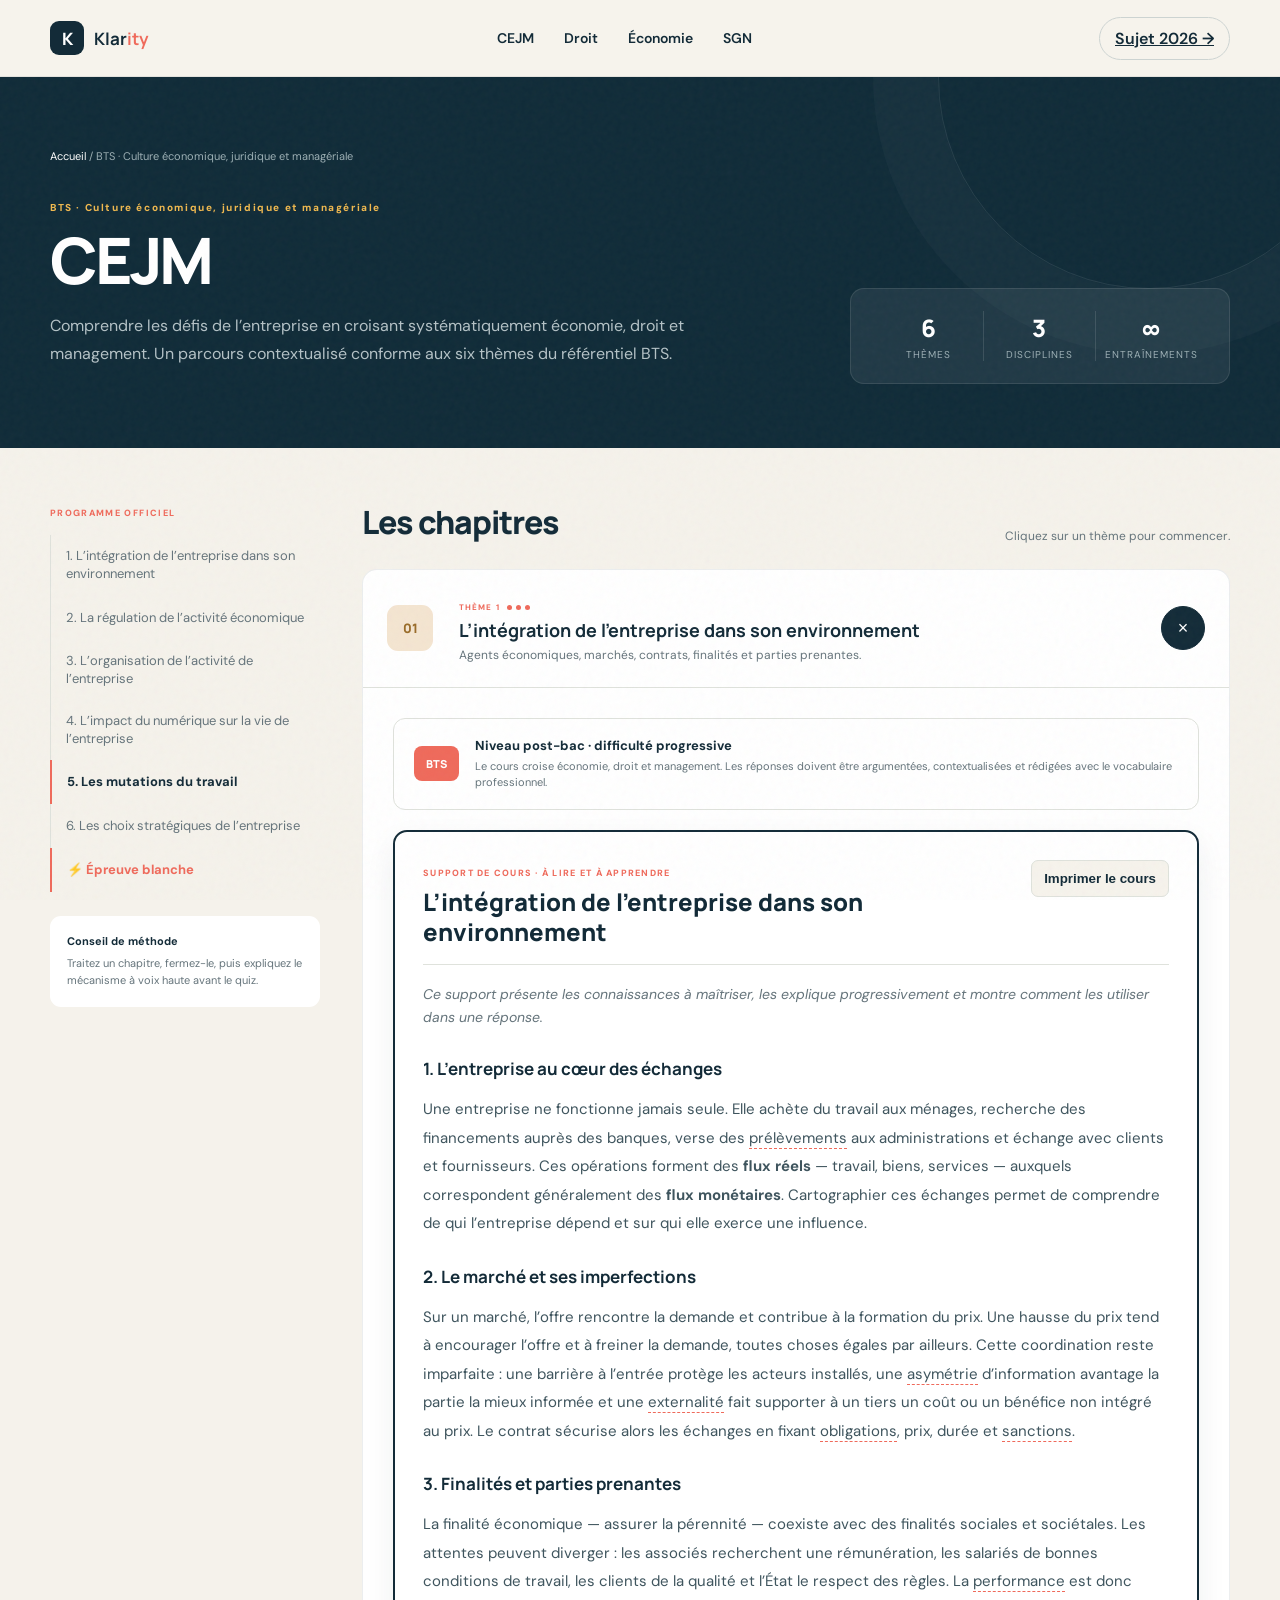
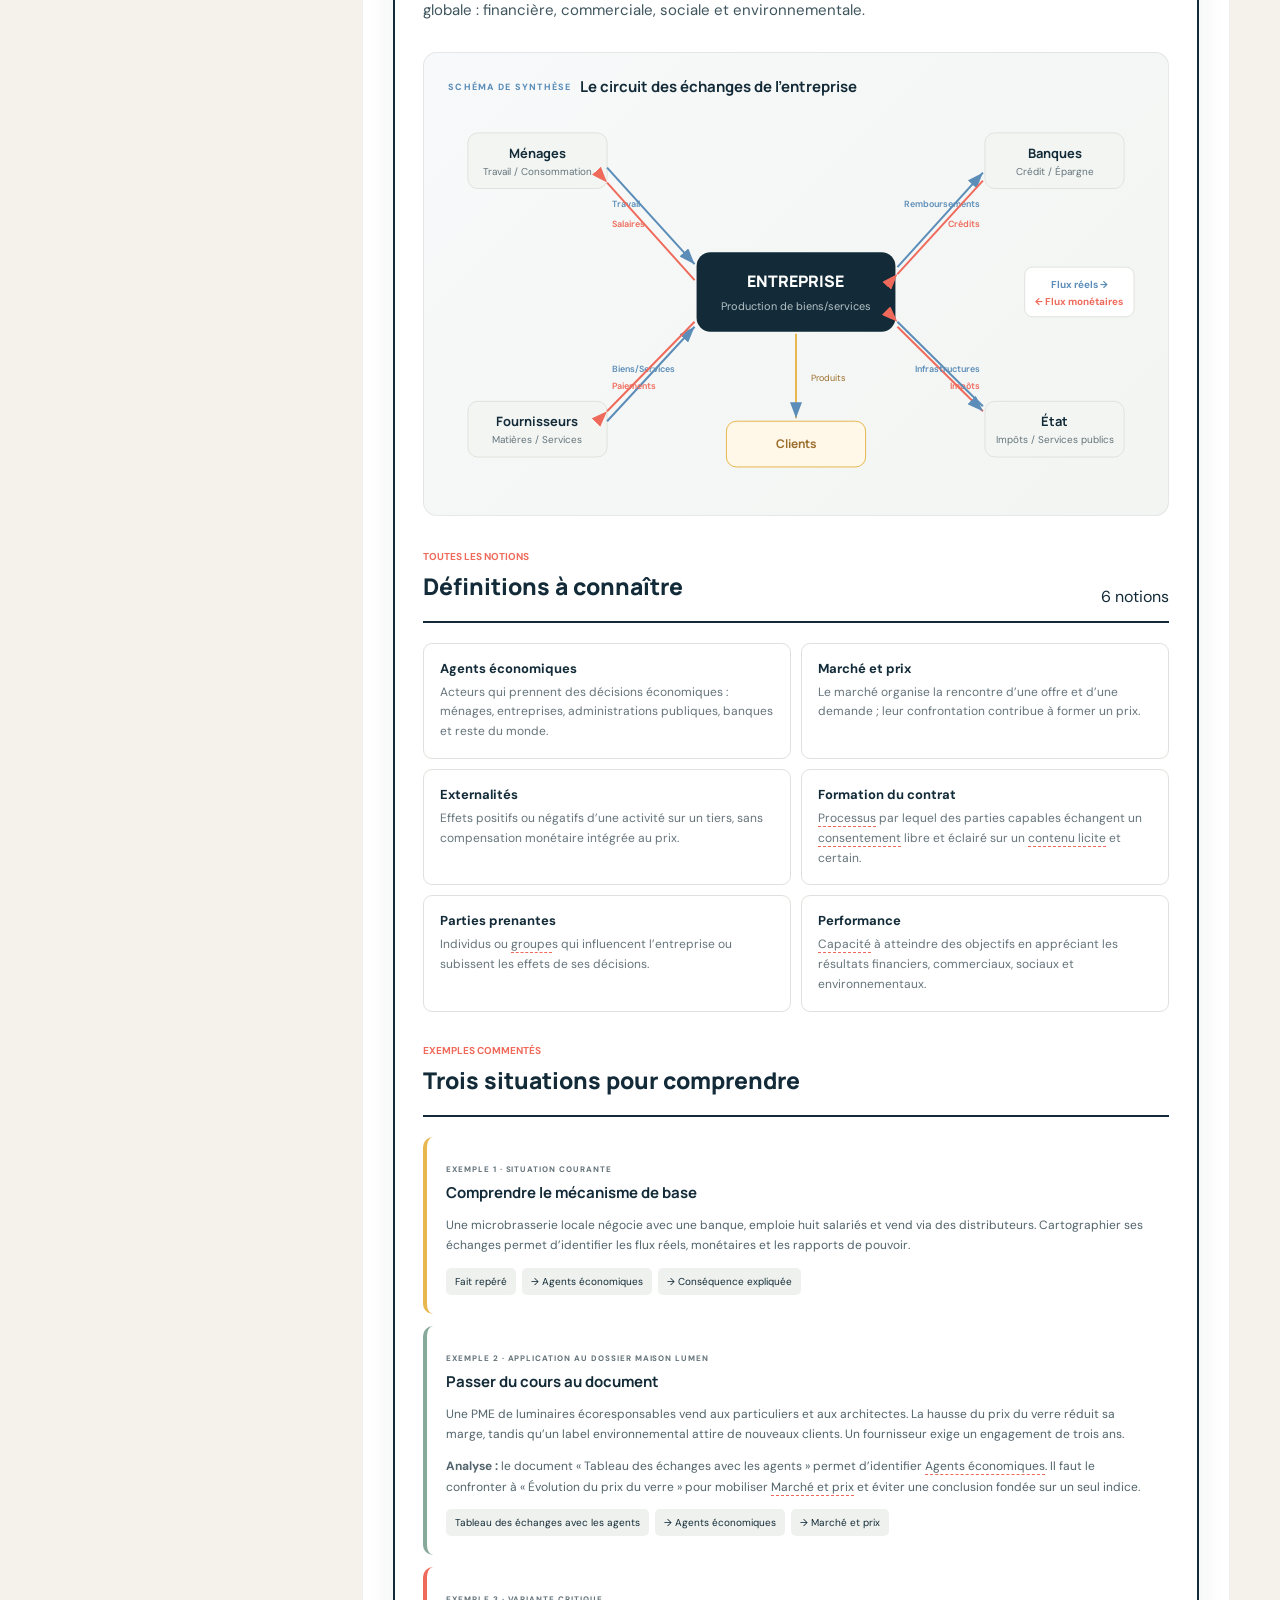
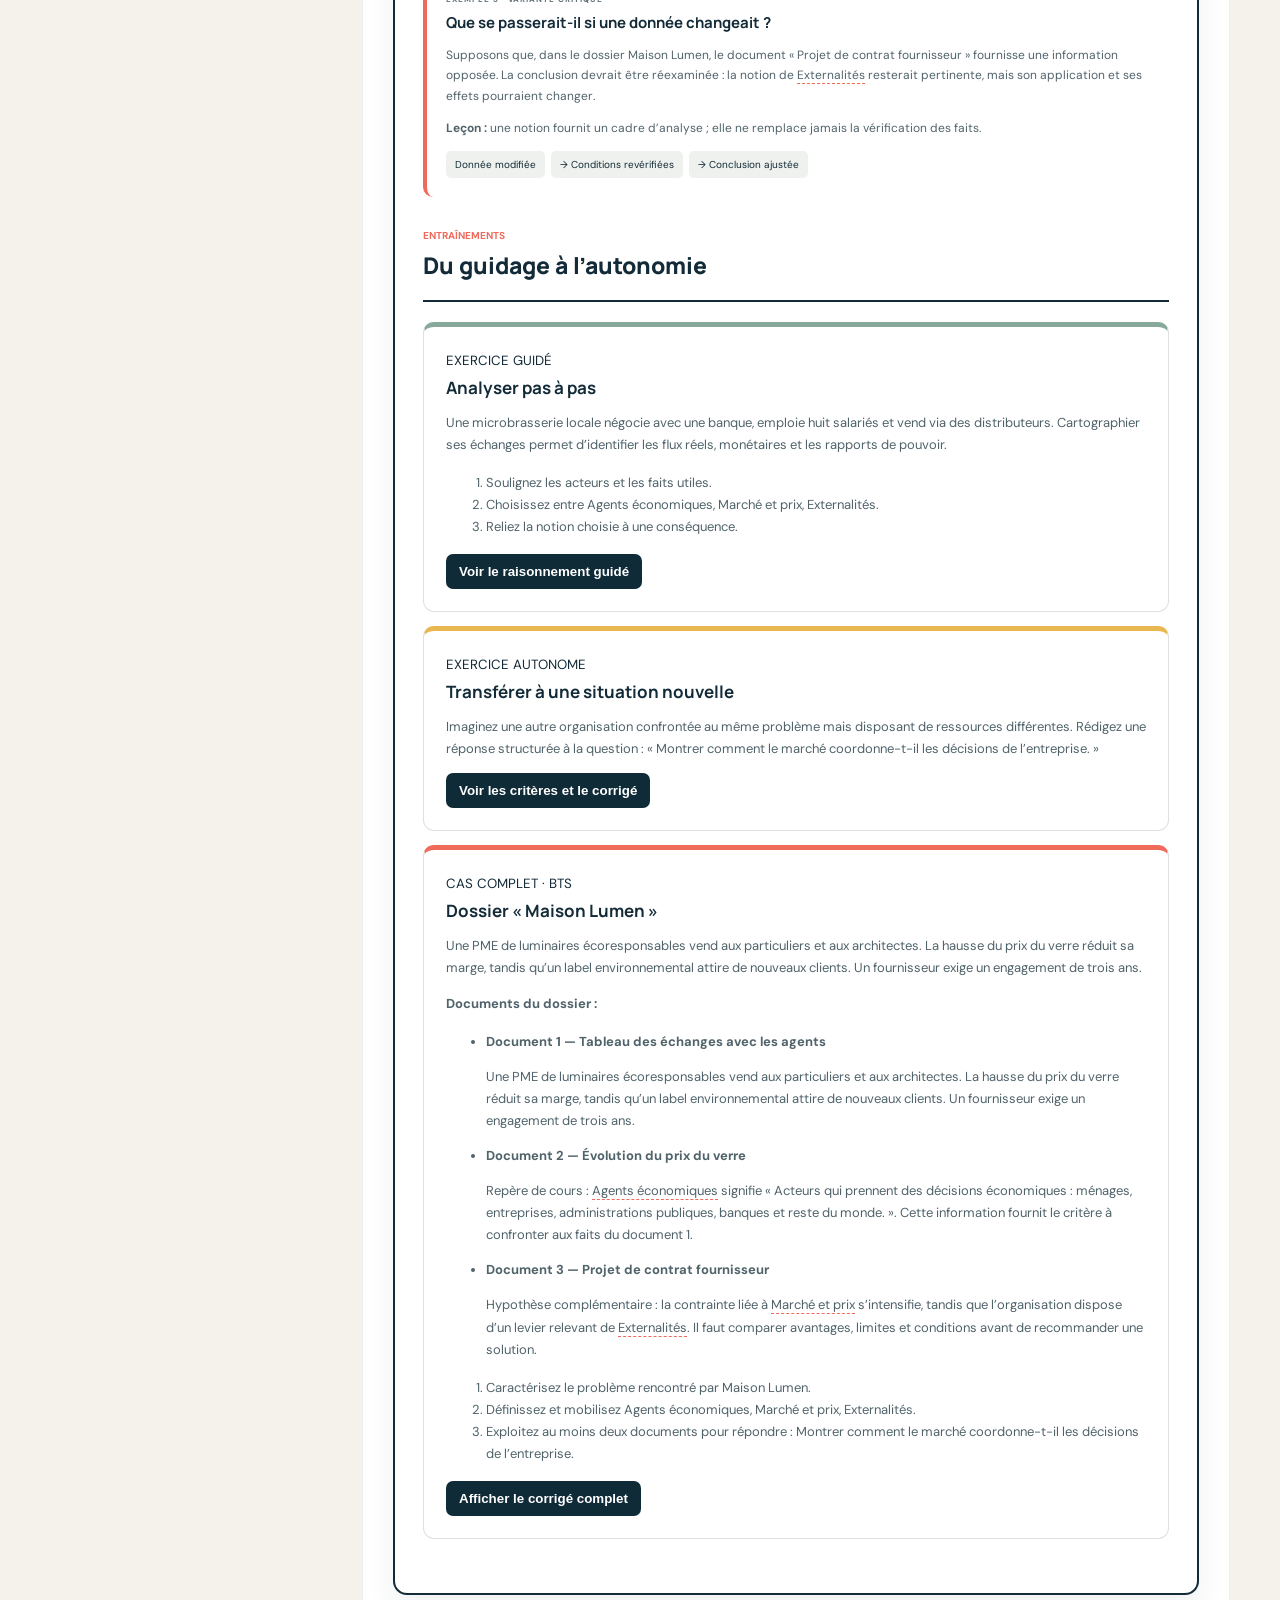
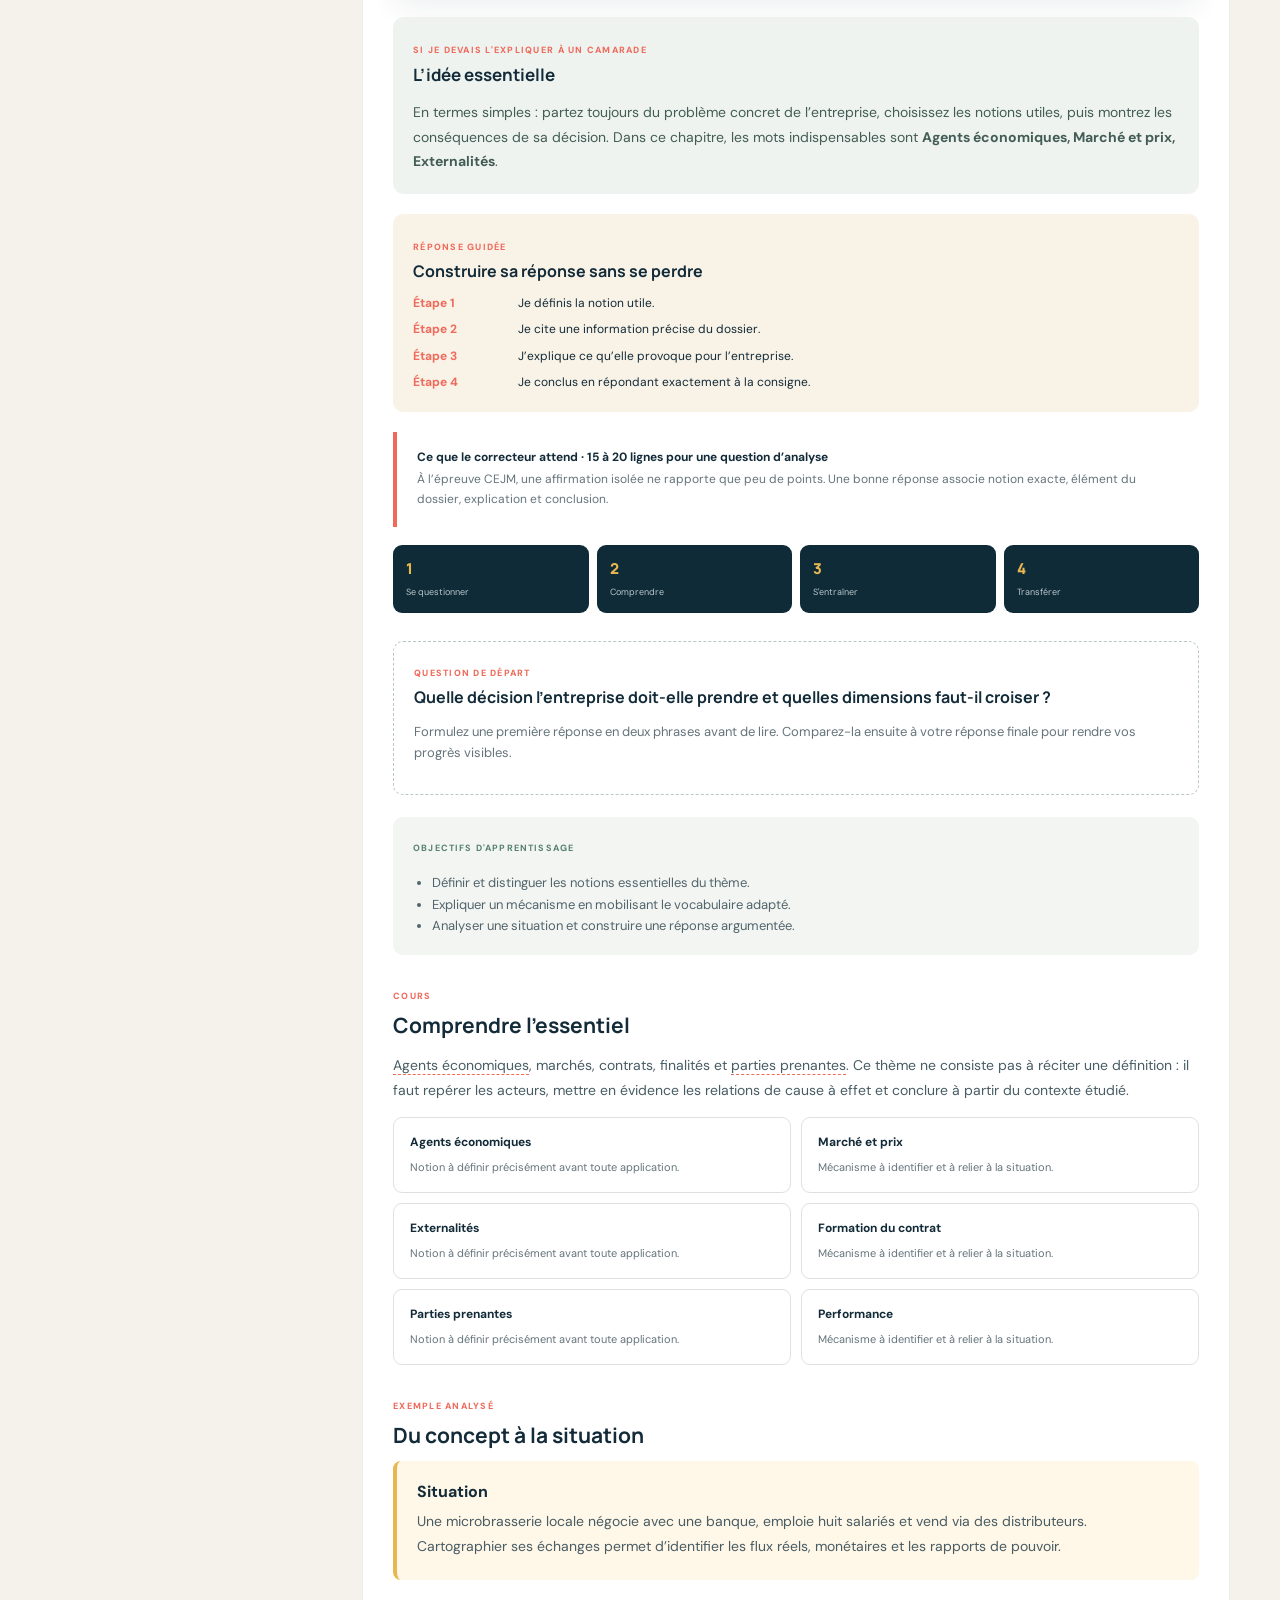
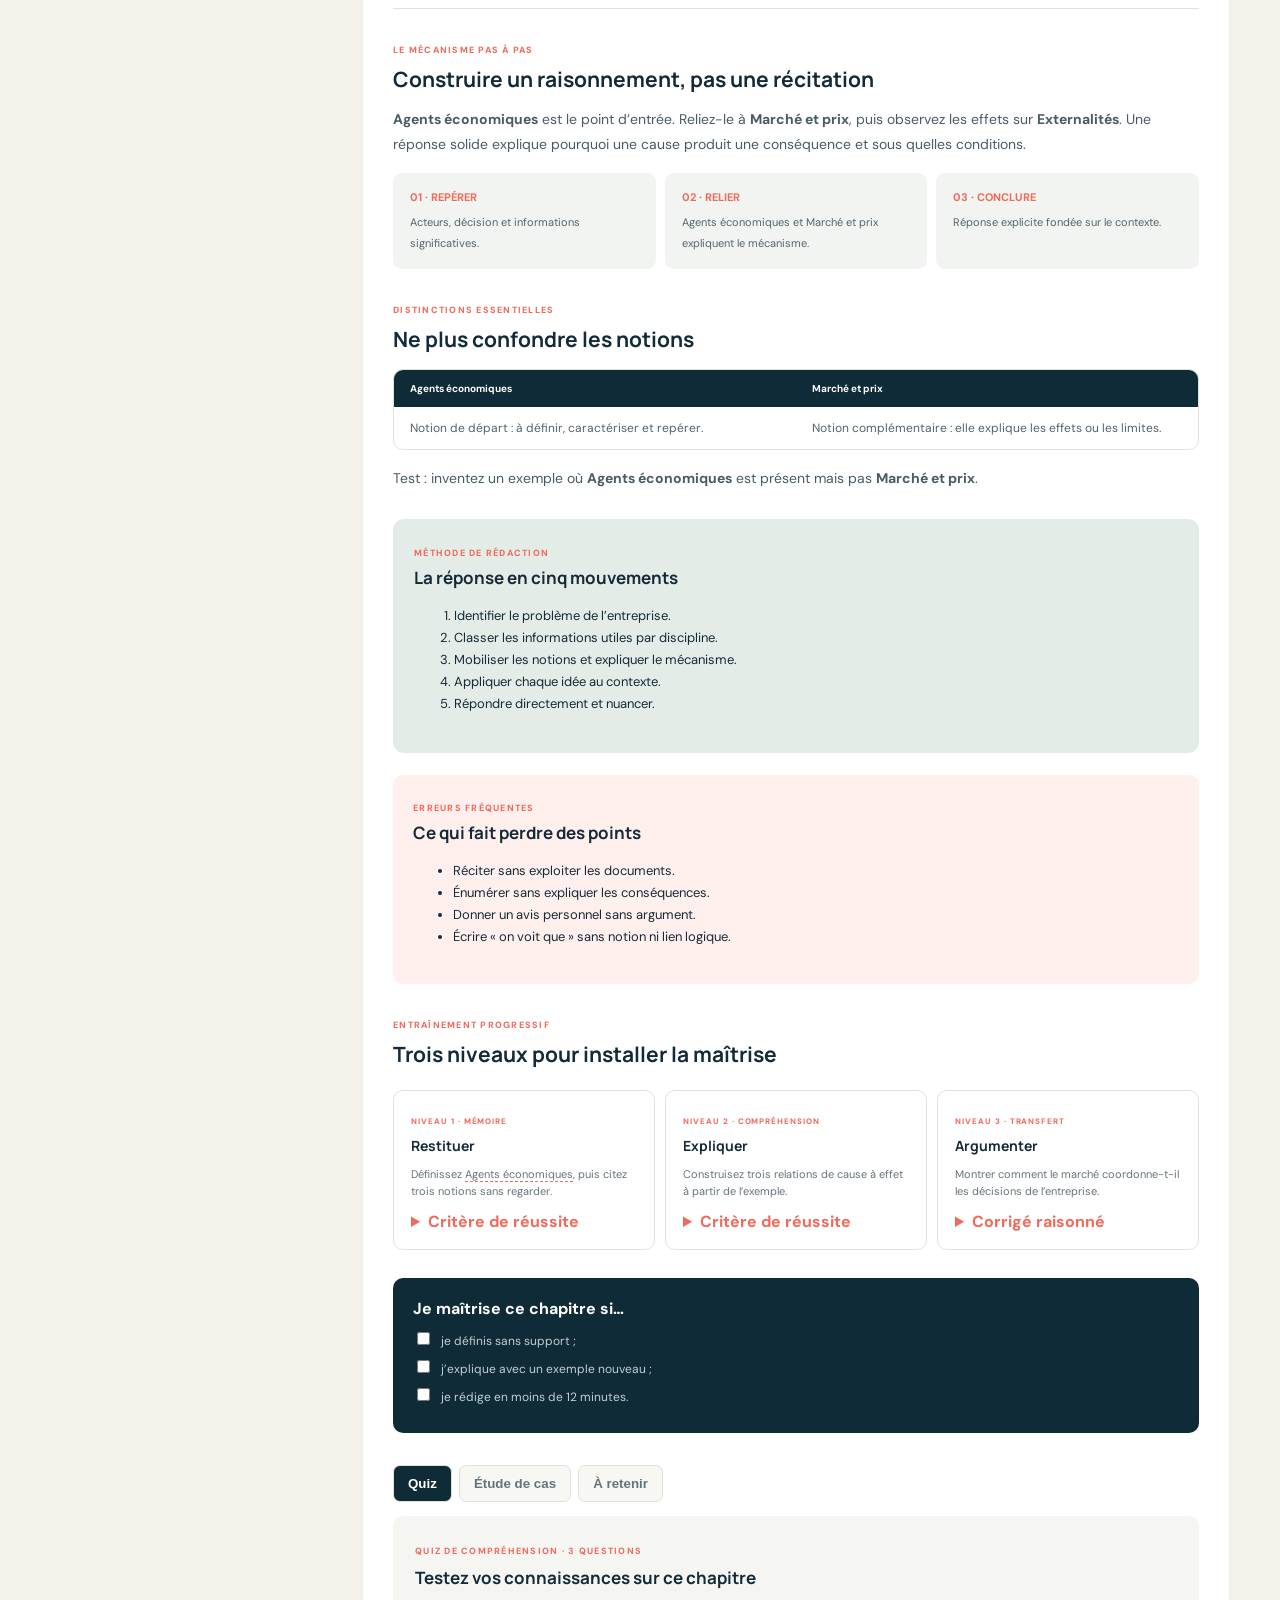
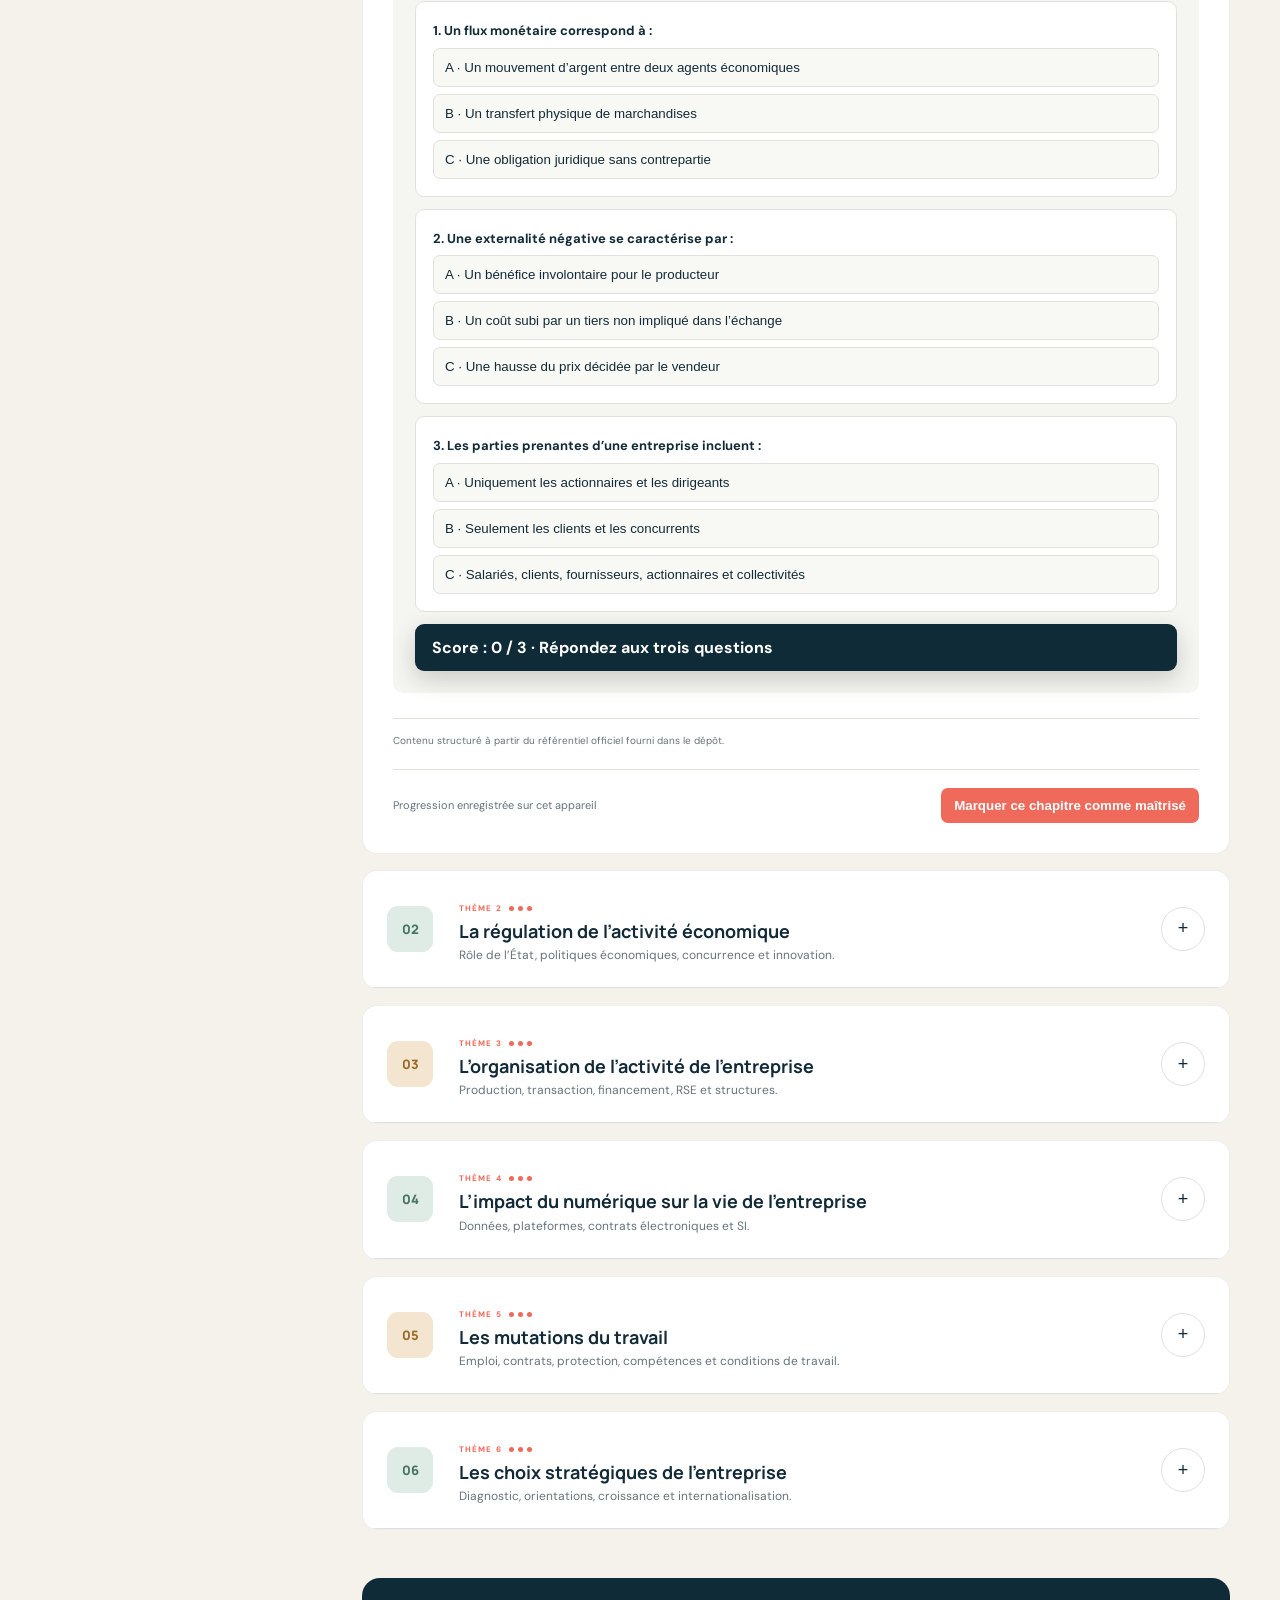
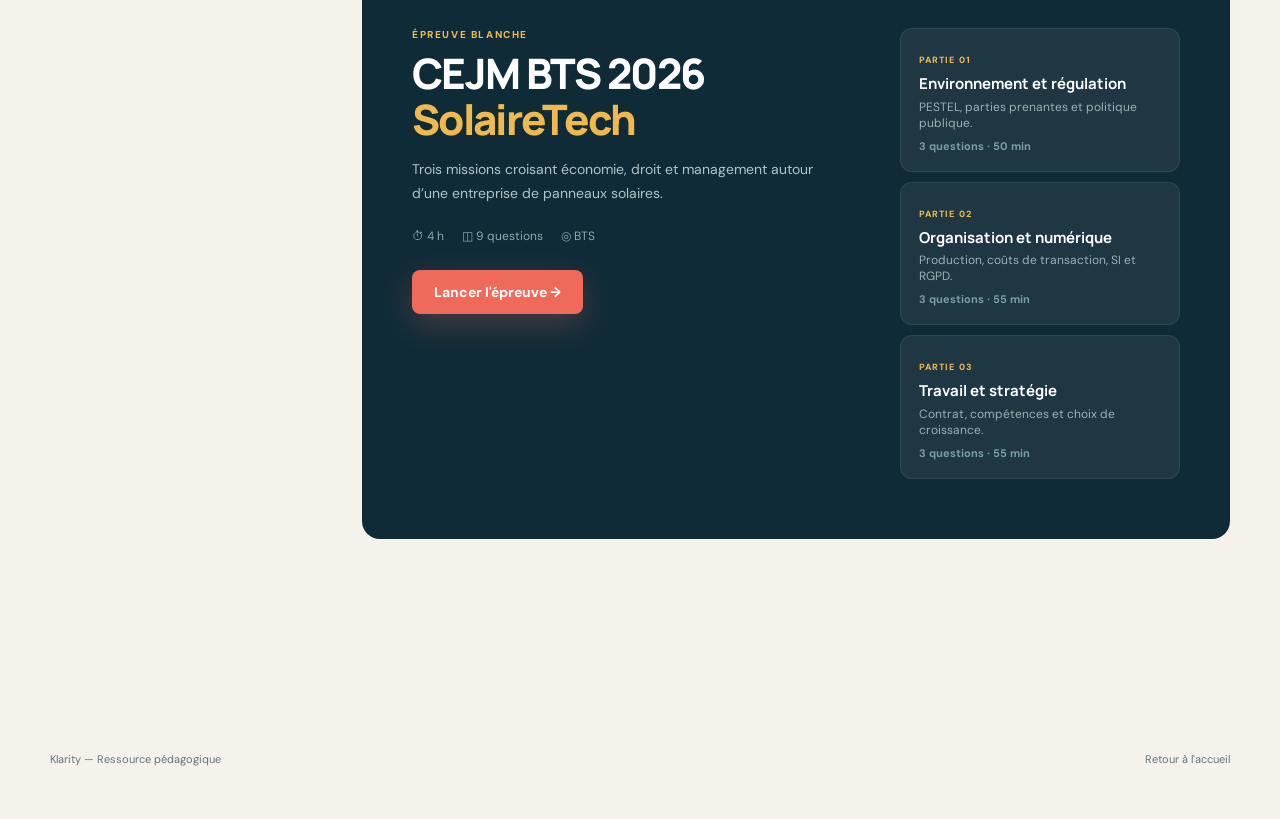
==== commit 5be2c129: "Renommer le site de Nexus Études en Klarity Co-Authored-By: Claude Opus 4.6 <noreply@anthropic.com>" ====
--- a/cejm.html
+++ b/cejm.html
@@ -4,7 +4,7 @@
     <meta charset="UTF-8" />
     <meta name="viewport" content="width=device-width,initial-scale=1" />
     <meta name="description" content="Cours de CEJM pour BTS — 6 thèmes du référentiel, quiz, exercices et études de cas." />
-    <title>CEJM — Nexus Études</title>
+    <title>CEJM — Klarity</title>
     <link rel="icon" href="favicon.svg" type="image/svg+xml" />
     <link rel="preconnect" href="https://fonts.googleapis.com" />
     <link rel="preconnect" href="https://fonts.gstatic.com" crossorigin />
@@ -19,7 +19,7 @@
     <header class="nav-wrap">
       <nav class="nav container" aria-label="Navigation principale">
         <a class="brand" href="index.html"
-          ><span class="brand-mark">N</span><span>Nexus <em>Études</em></span></a
+          ><span class="brand-mark">K</span><span>Klar<em>ity</em></span></a
         >
         <div class="nav-links">
           <a href="cejm.html">CEJM</a><a href="droit.html">Droit</a><a href="economie.html">Économie</a
@@ -67,7 +67,7 @@
       </div>
     </main>
     <footer class="container" style="height:120px;display:flex;align-items:center;justify-content:space-between;font-size:11px;color:var(--muted)">
-      <span>Nexus Études — Ressource pédagogique</span>
+      <span>Klarity — Ressource pédagogique</span>
       <a href="index.html" style="color:var(--muted);text-decoration:none">Retour à l'accueil</a>
     </footer>
     <button class="back-to-top" id="backToTop" aria-label="Retour en haut">↑</button>
--- a/discipline.css
+++ b/discipline.css
@@ -647,6 +647,51 @@
   }
 }
 
+/* --- Course diagrams --- */
+.course-diagram {
+  margin: 28px 0;
+  padding: 24px;
+  background: linear-gradient(135deg, #f8f9fa 0%, #f2f5f2 100%);
+  border: 1px solid rgba(19, 43, 56, 0.08);
+  border-radius: 14px;
+  overflow-x: auto;
+}
+.course-diagram svg {
+  display: block;
+  margin: 0 auto;
+  max-width: 100%;
+  height: auto;
+}
+.diagram-label {
+  display: flex;
+  align-items: center;
+  gap: 8px;
+  margin-bottom: 16px;
+}
+.diagram-label span {
+  font-size: 9px;
+  letter-spacing: 0.14em;
+  font-weight: 800;
+  color: #5b8db8;
+}
+.diagram-label b {
+  font: 700 15px/1.3 Manrope;
+  color: var(--ink);
+}
+@media (max-width: 600px) {
+  .course-diagram {
+    padding: 14px;
+    margin: 18px 0;
+  }
+}
+@media print {
+  .course-diagram {
+    break-inside: avoid;
+    border: 1px solid #ccc;
+    background: #fff !important;
+  }
+}
+
 /* --- Print styles --- */
 @media print {
   body {
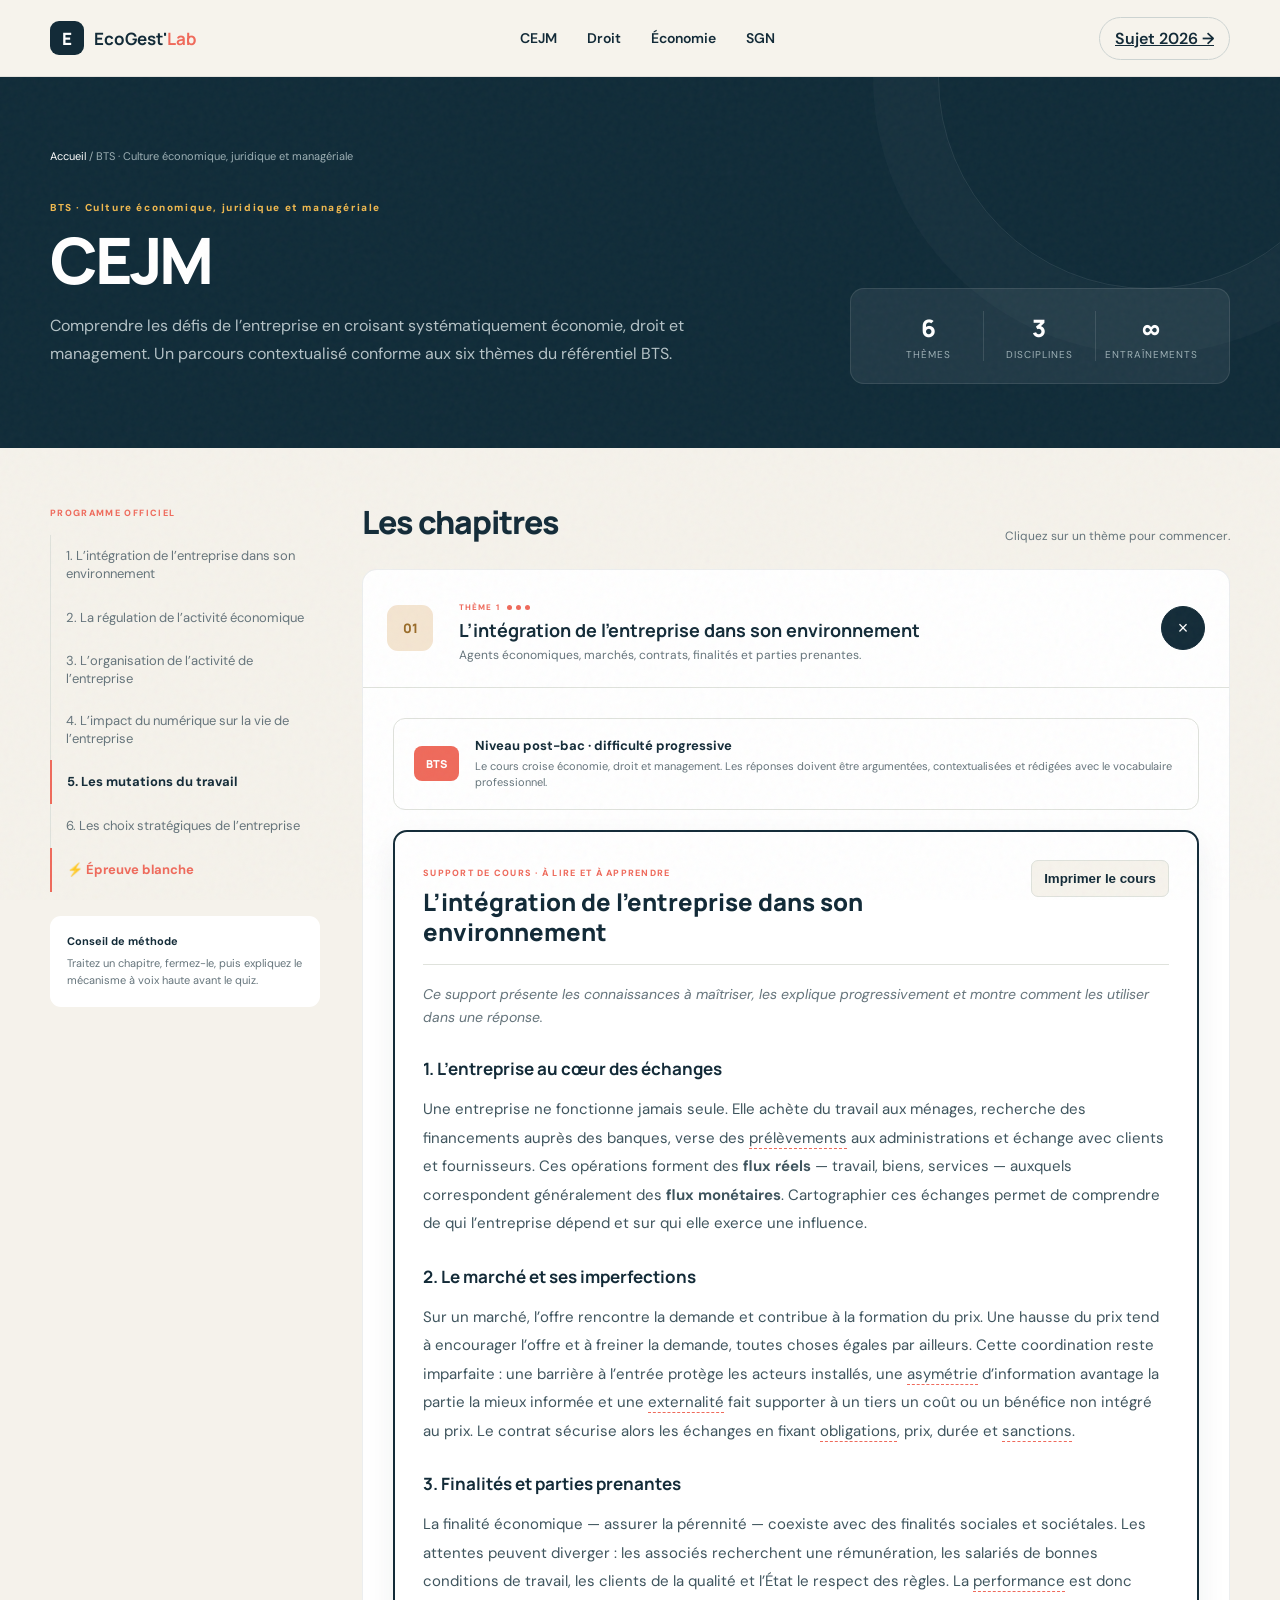
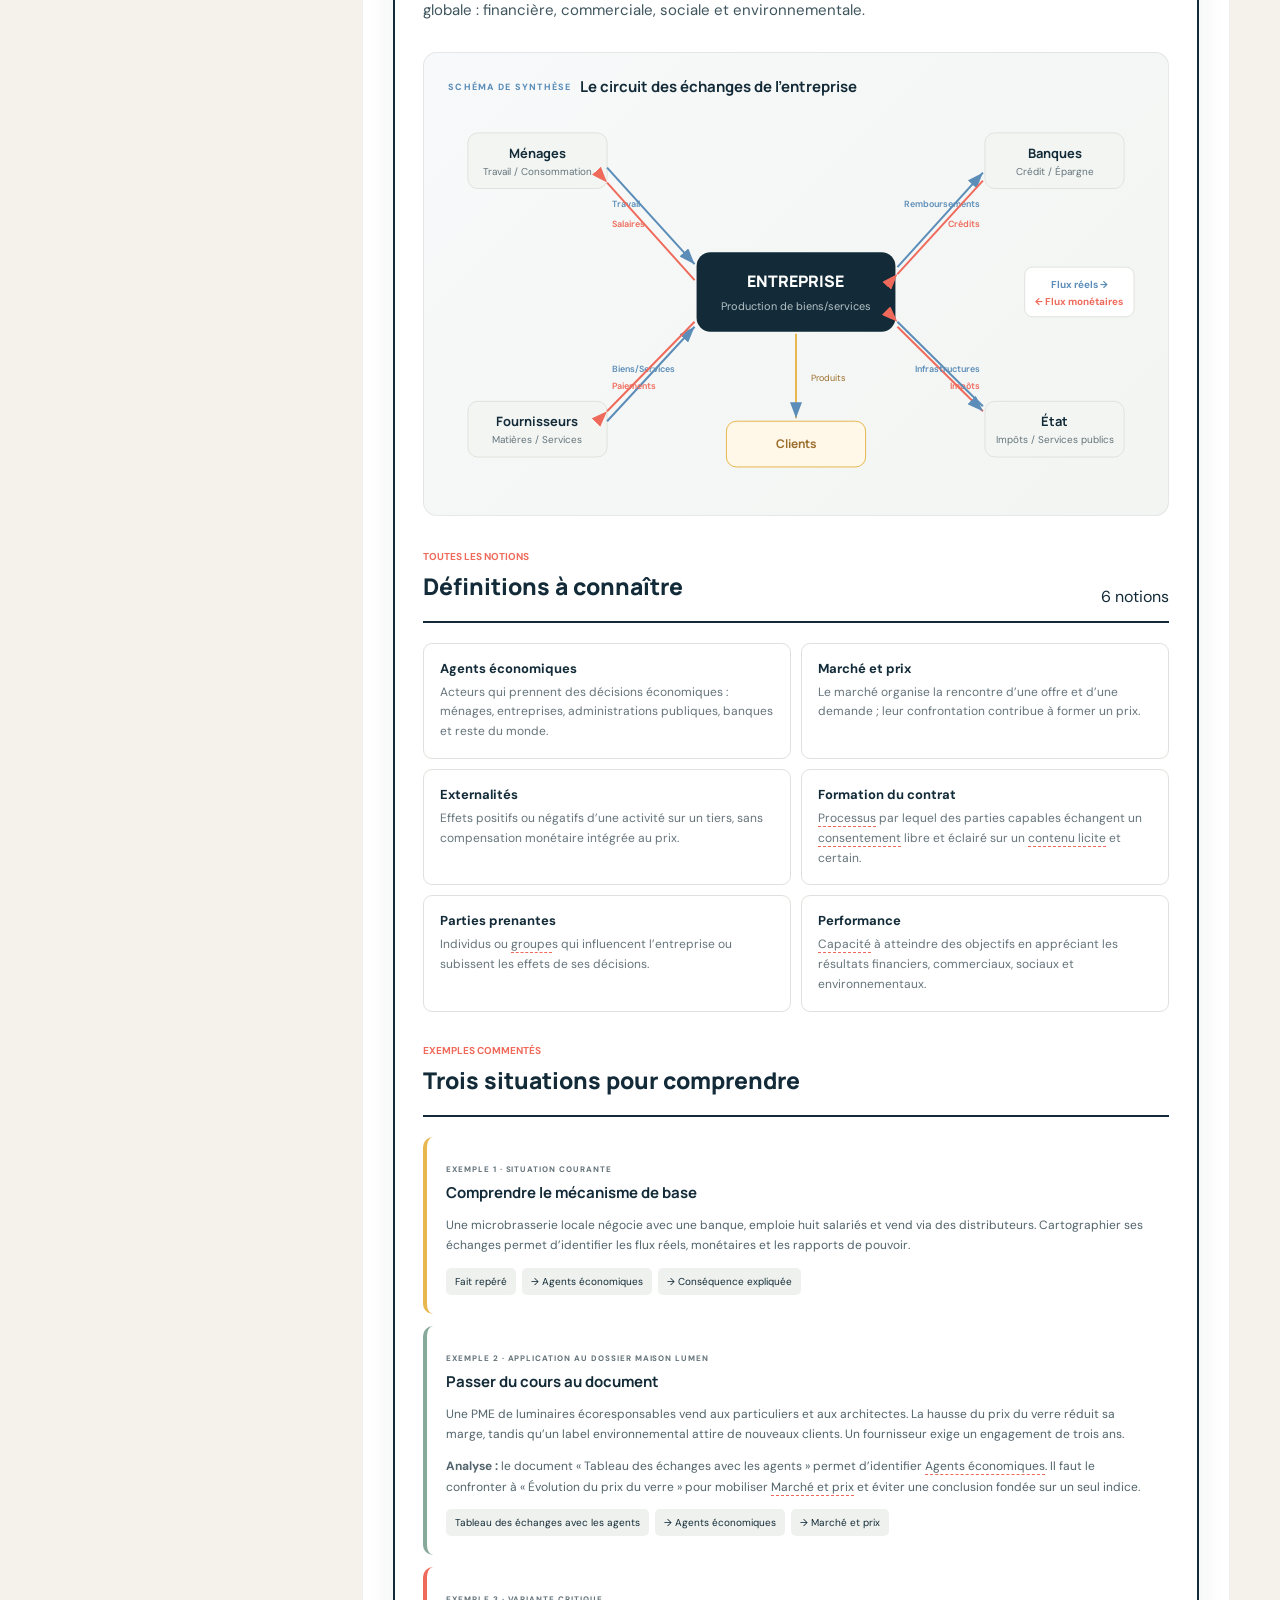
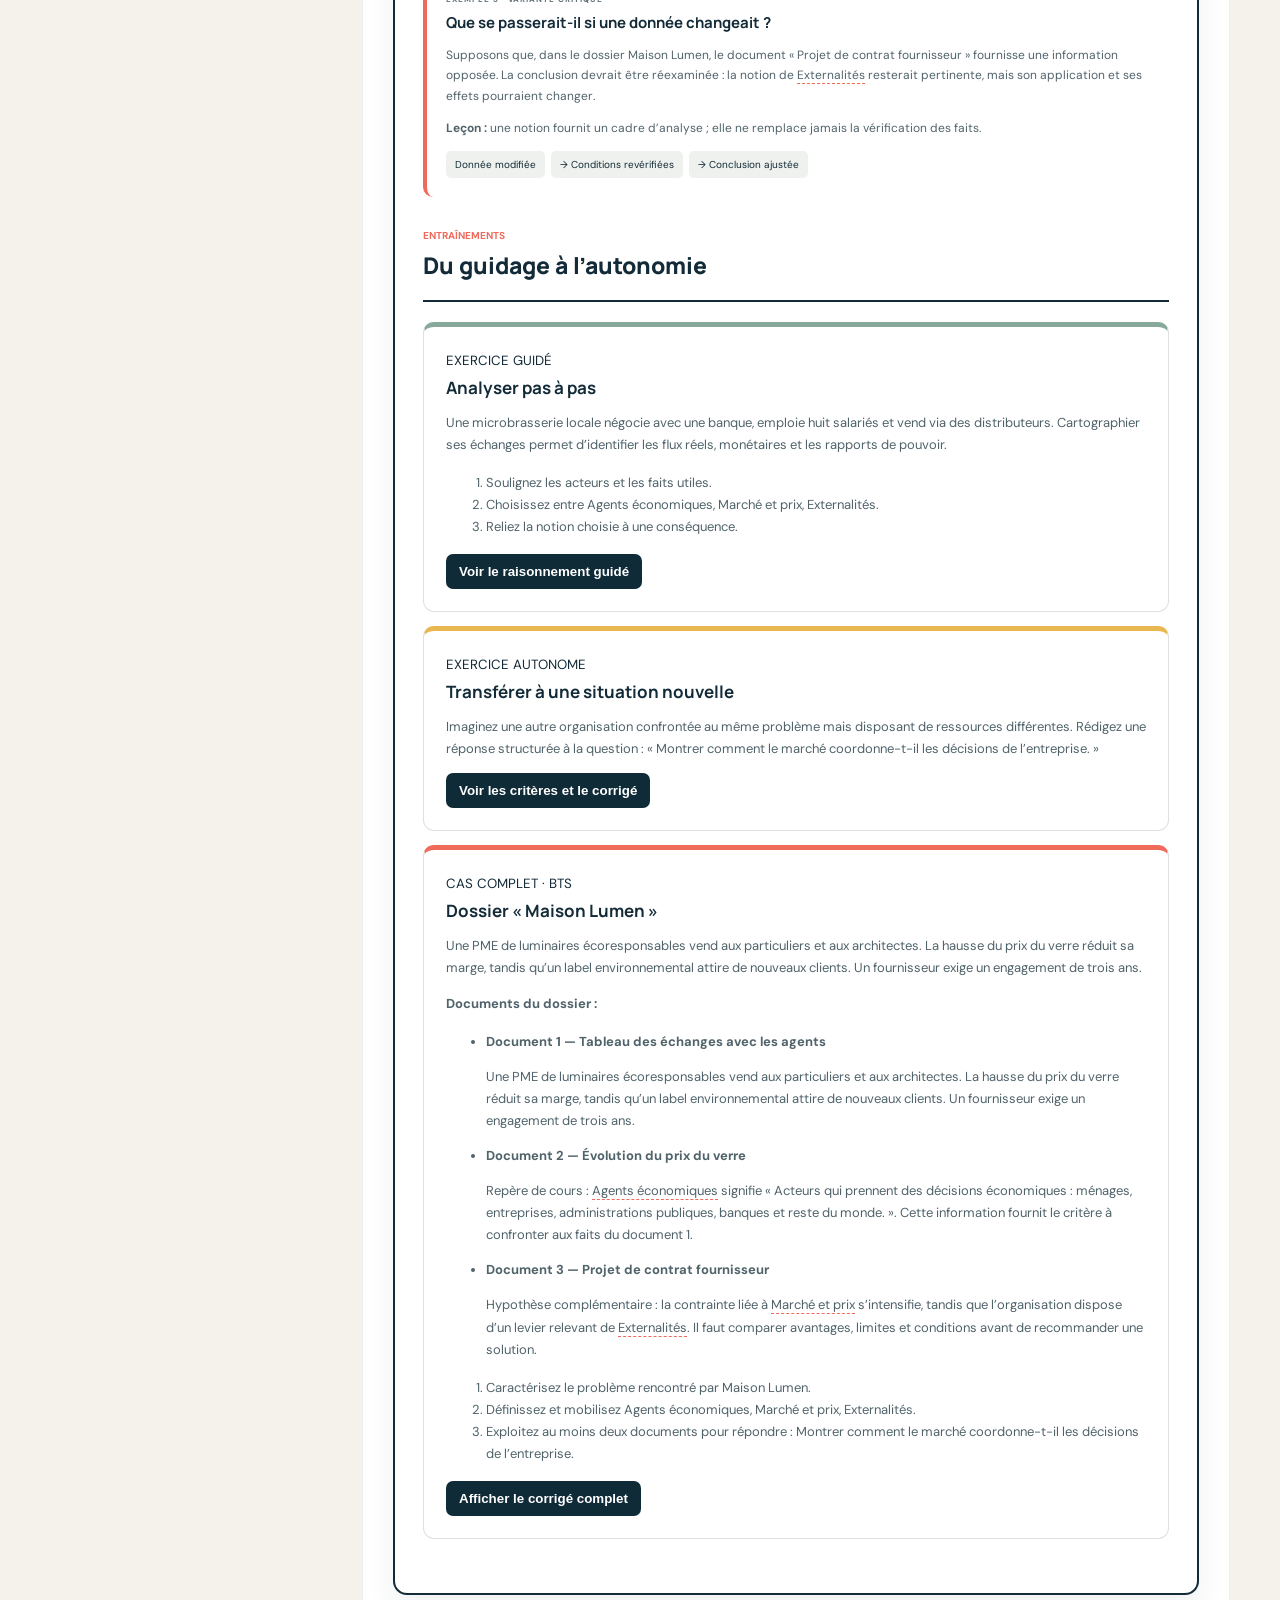
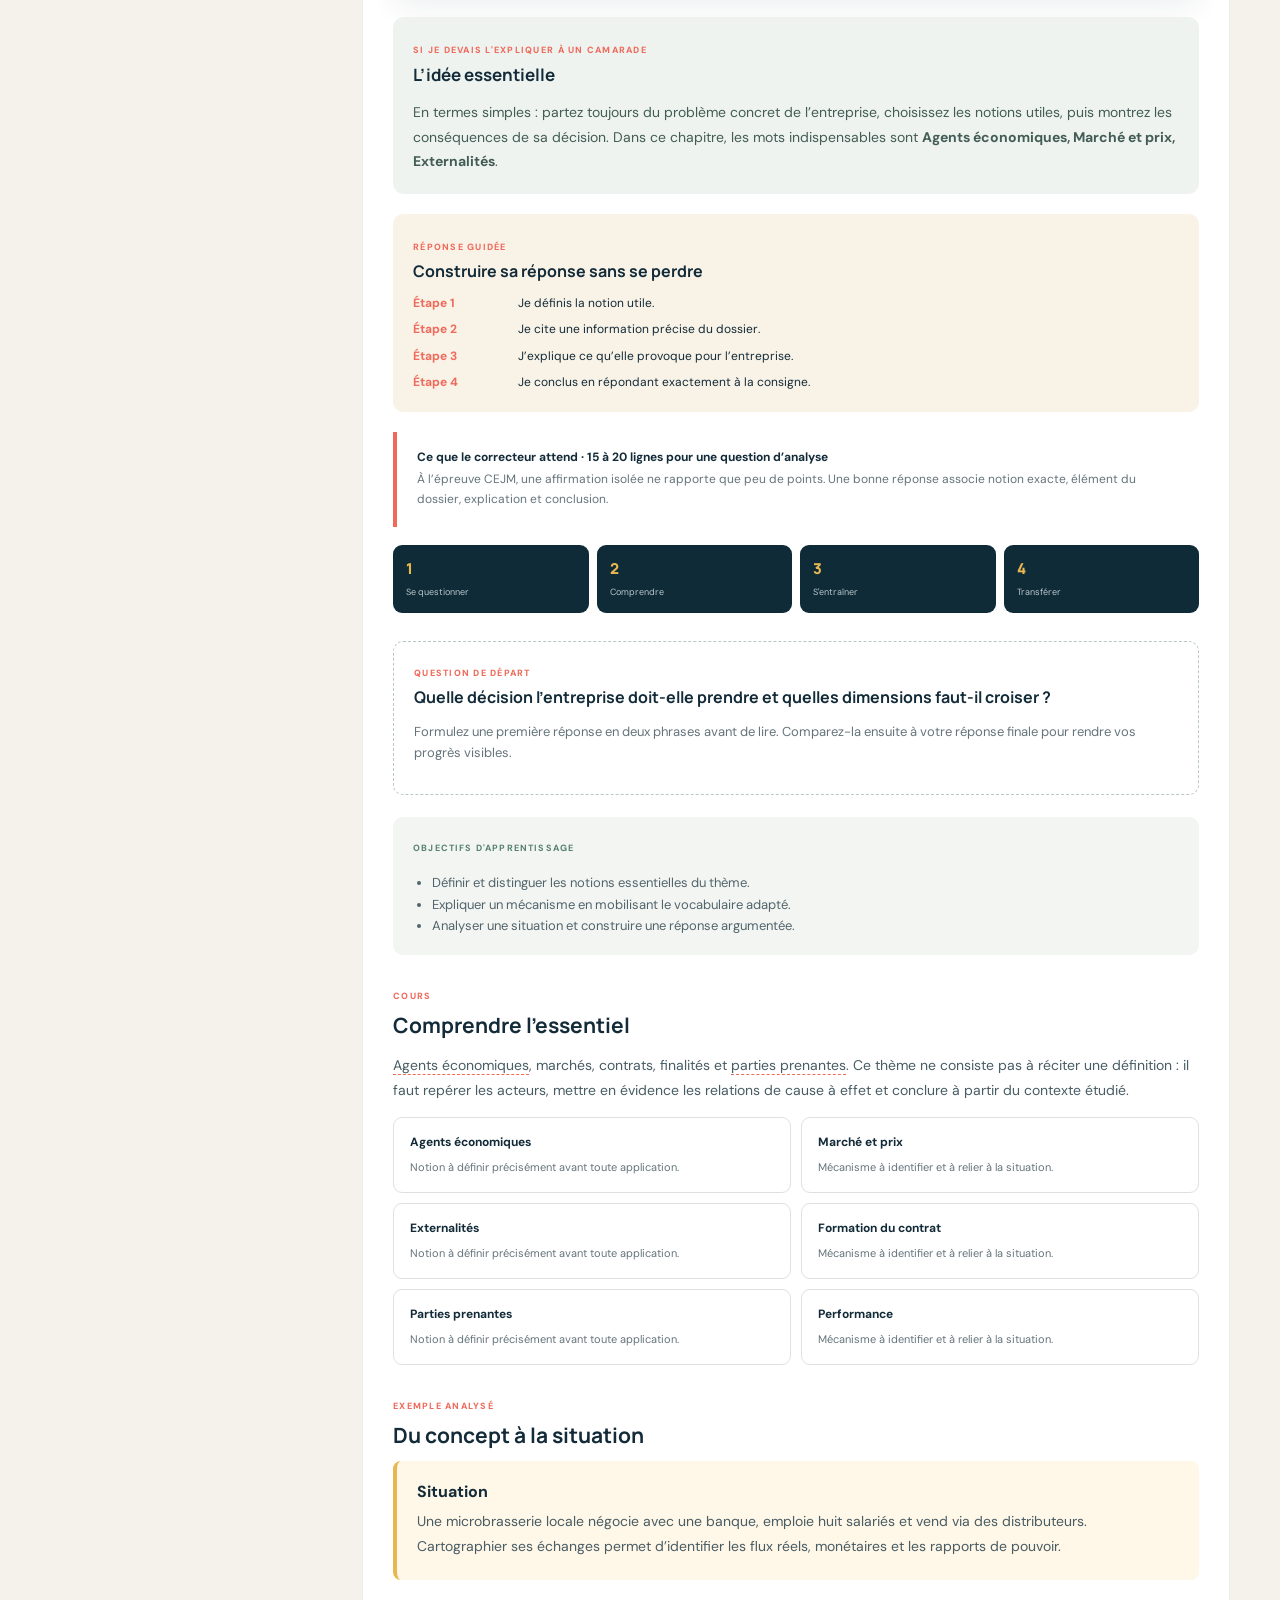
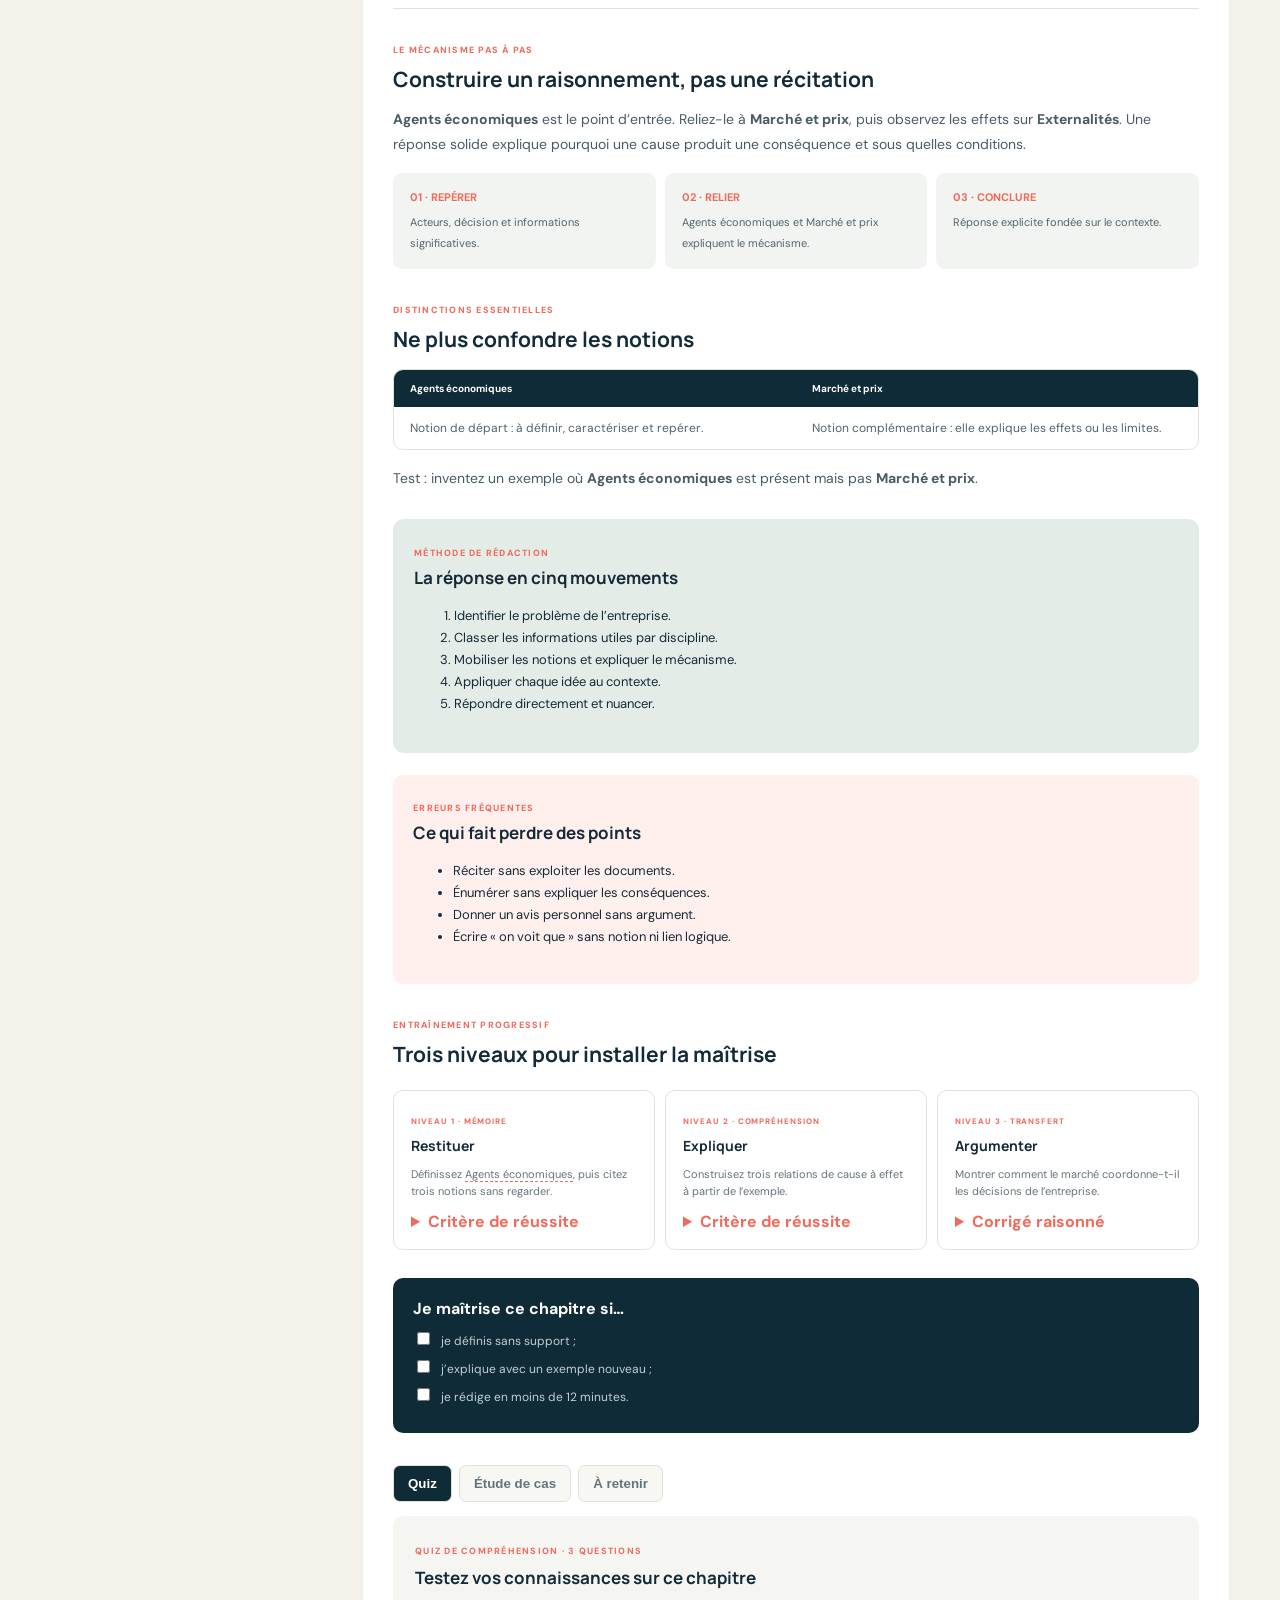
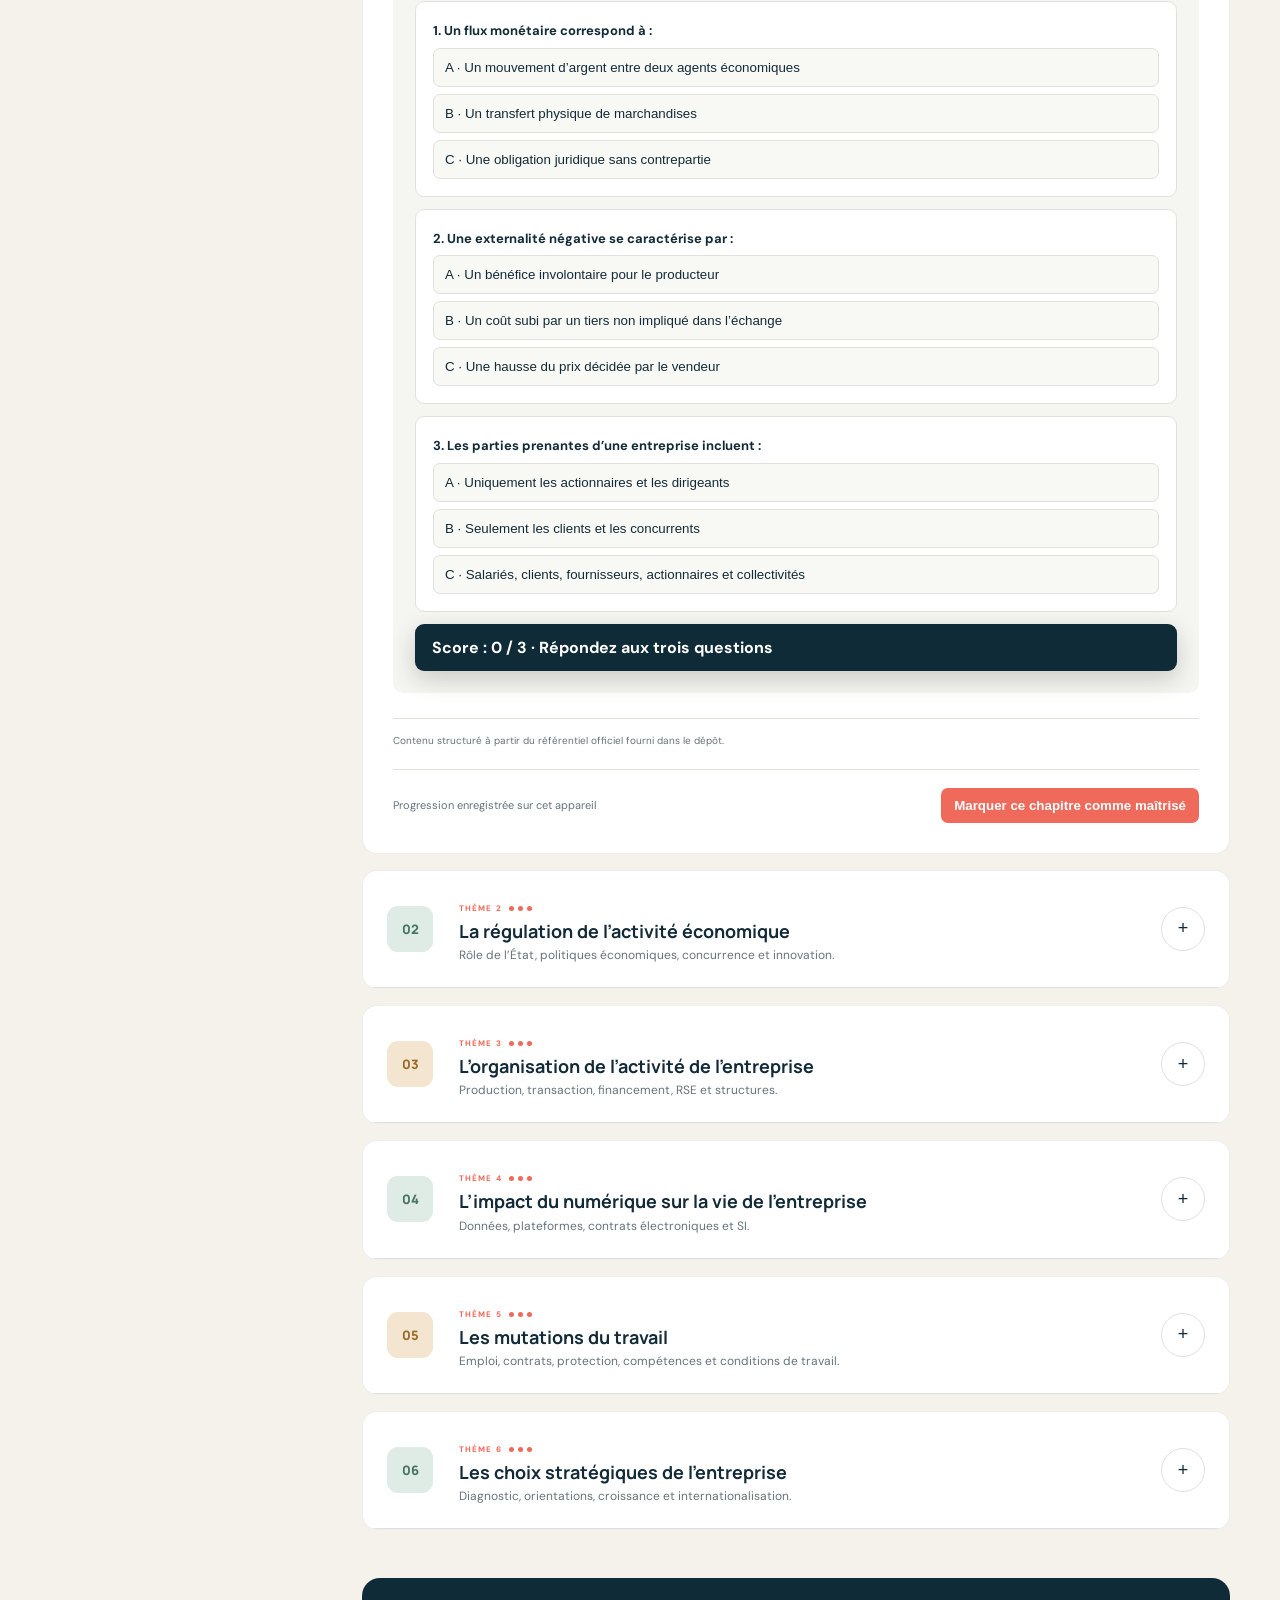
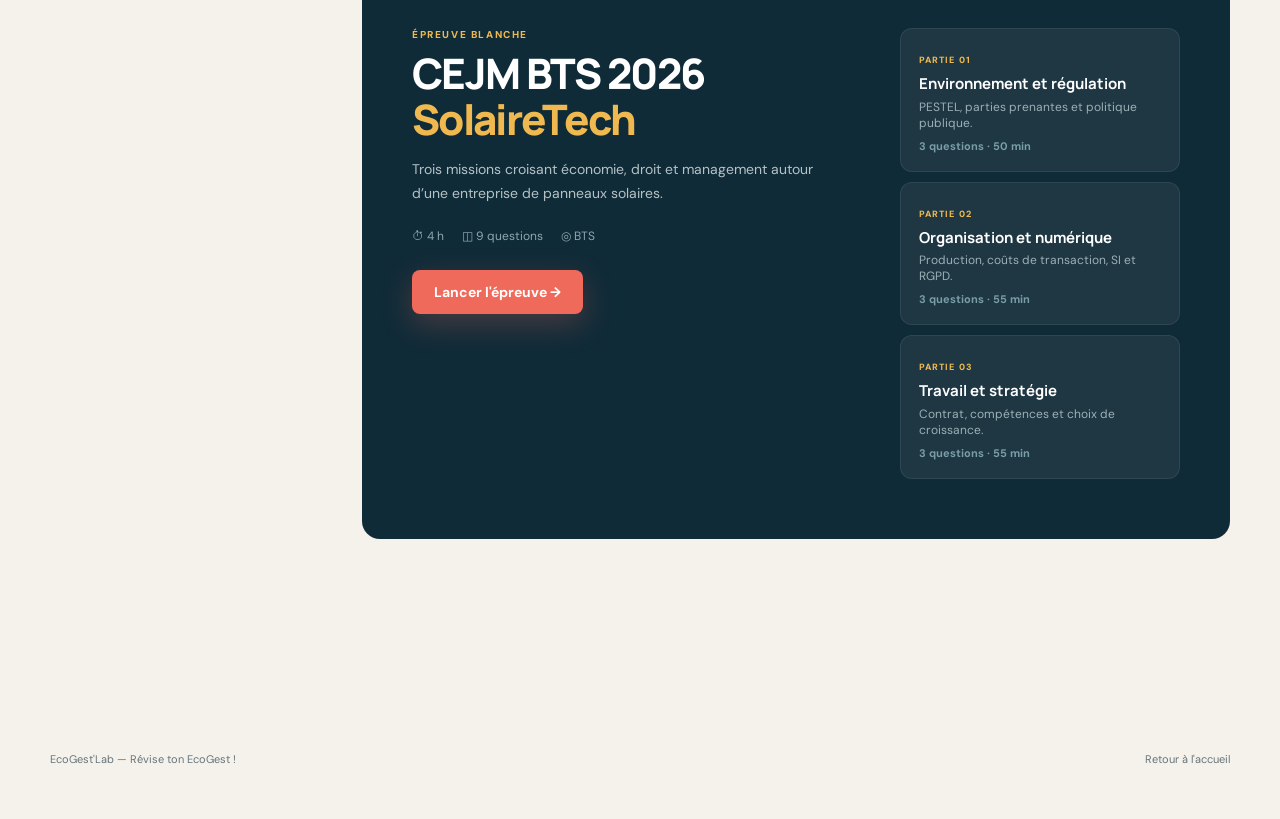
==== commit afd5e06f: "Renommer le site en EcoGest'Lab avec le slogan Révise ton EcoGest ! Co-Authored-By: Claude Opus 4.6 " ====
--- a/cejm.html
+++ b/cejm.html
@@ -4,7 +4,7 @@
     <meta charset="UTF-8" />
     <meta name="viewport" content="width=device-width,initial-scale=1" />
     <meta name="description" content="Cours de CEJM pour BTS — 6 thèmes du référentiel, quiz, exercices et études de cas." />
-    <title>CEJM — Klarity</title>
+    <title>CEJM — EcoGest'Lab</title>
     <link rel="icon" href="favicon.svg" type="image/svg+xml" />
     <link rel="preconnect" href="https://fonts.googleapis.com" />
     <link rel="preconnect" href="https://fonts.gstatic.com" crossorigin />
@@ -19,7 +19,7 @@
     <header class="nav-wrap">
       <nav class="nav container" aria-label="Navigation principale">
         <a class="brand" href="index.html"
-          ><span class="brand-mark">K</span><span>Klar<em>ity</em></span></a
+          ><span class="brand-mark">E</span><span>EcoGest'<em>Lab</em></span></a
         >
         <div class="nav-links">
           <a href="cejm.html">CEJM</a><a href="droit.html">Droit</a><a href="economie.html">Économie</a
@@ -67,7 +67,7 @@
       </div>
     </main>
     <footer class="container" style="height:120px;display:flex;align-items:center;justify-content:space-between;font-size:11px;color:var(--muted)">
-      <span>Klarity — Ressource pédagogique</span>
+      <span>EcoGest'Lab — Révise ton EcoGest !</span>
       <a href="index.html" style="color:var(--muted);text-decoration:none">Retour à l'accueil</a>
     </footer>
     <button class="back-to-top" id="backToTop" aria-label="Retour en haut">↑</button>
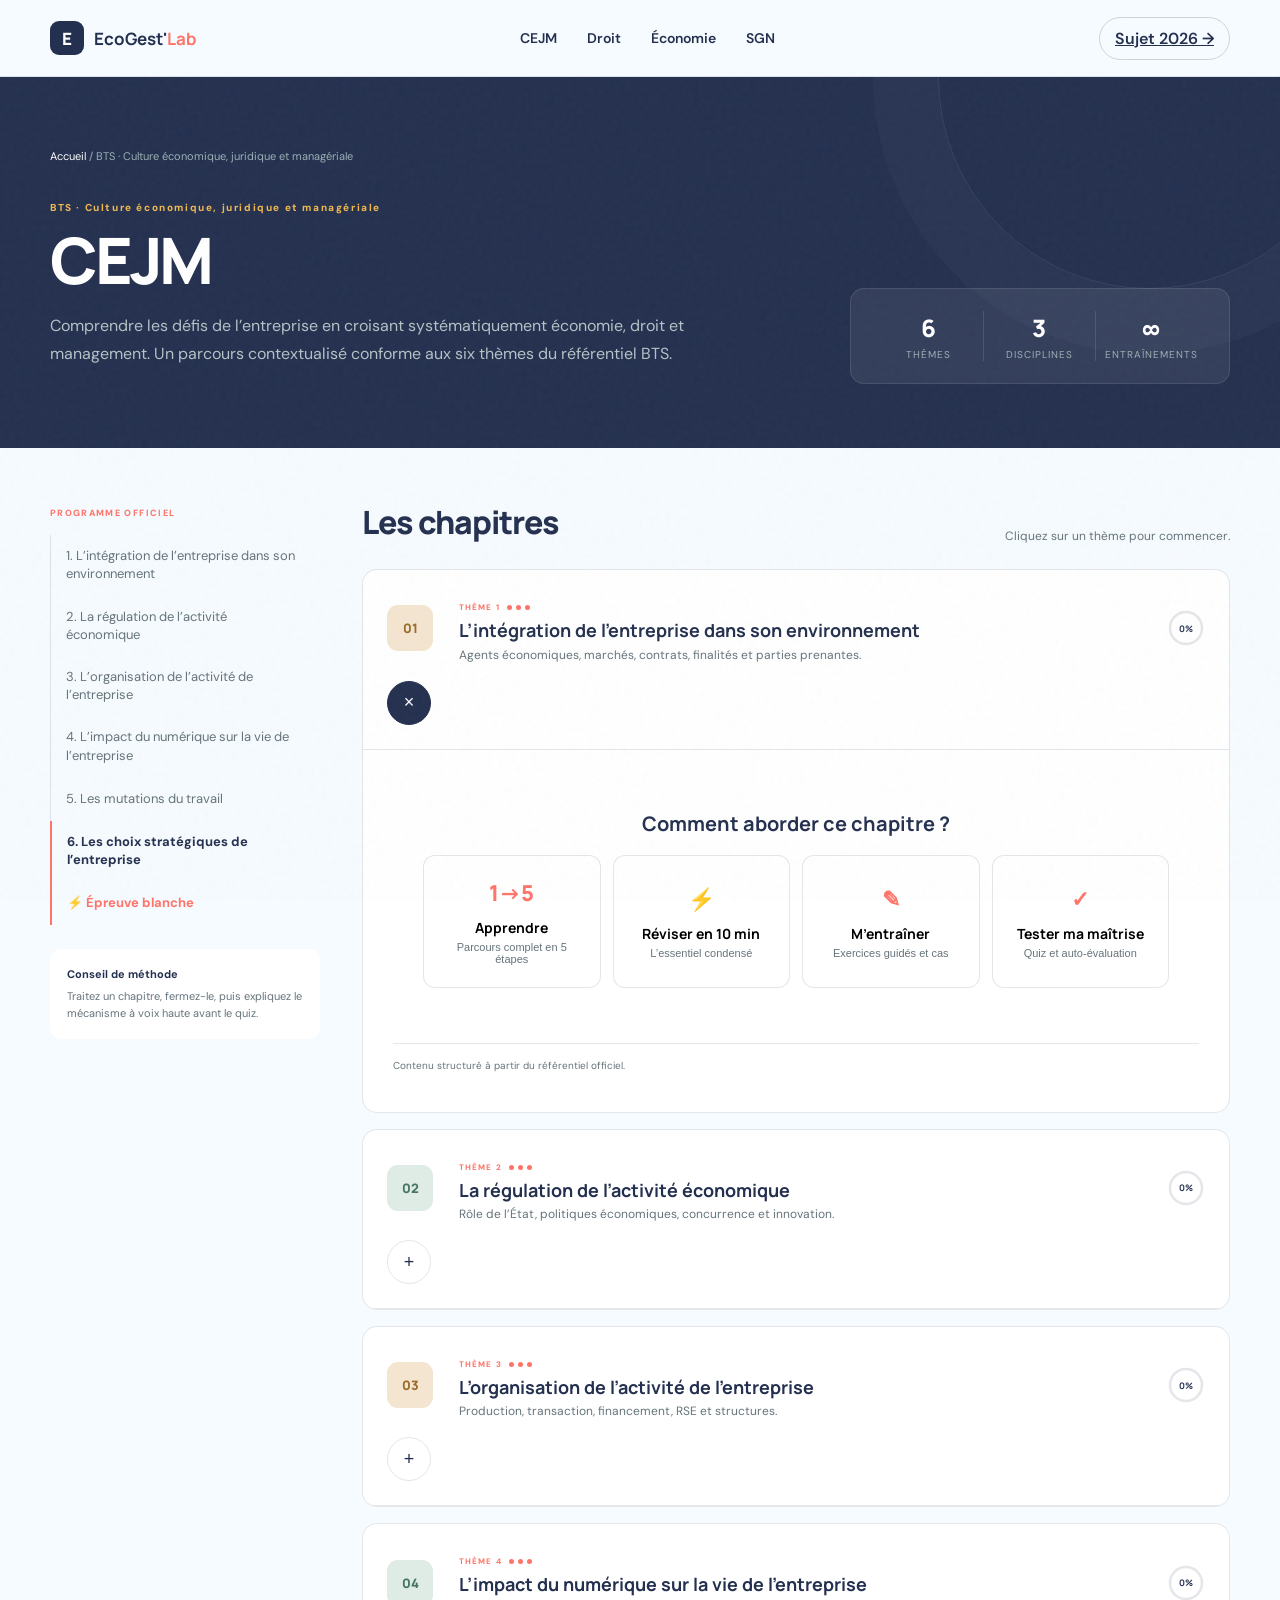
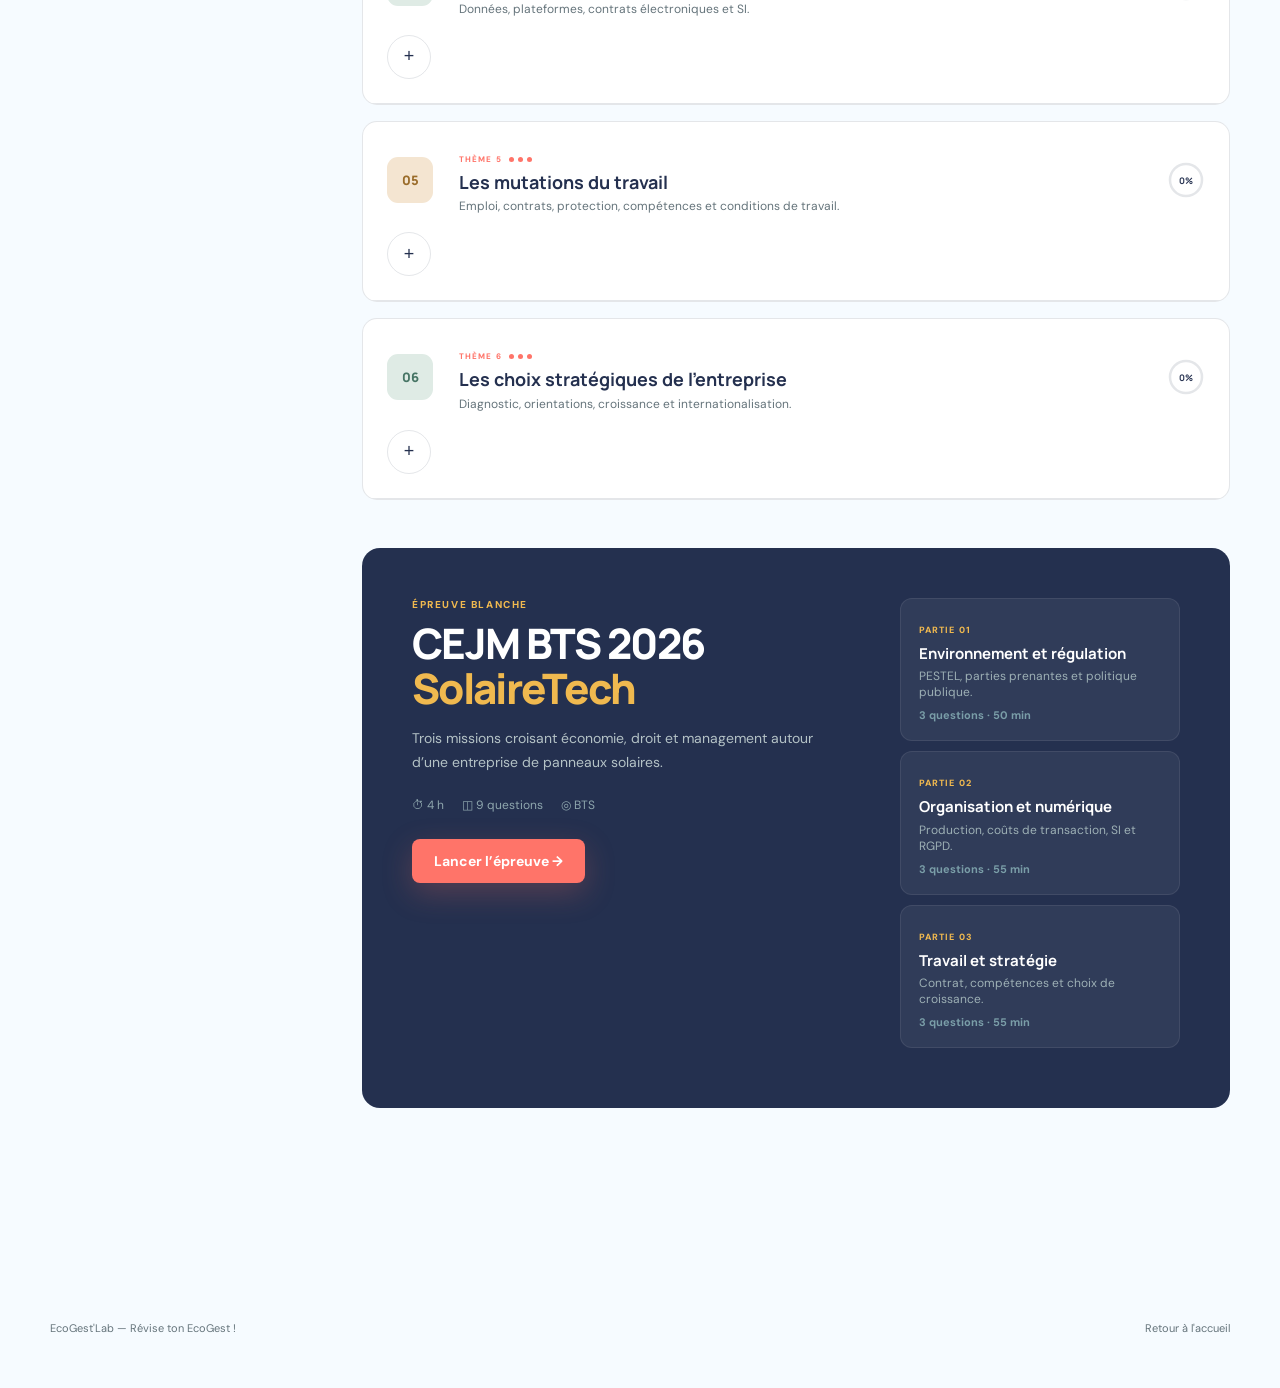
==== commit 5dc80954: "Forcer le rafraîchissement des ressources pédagogiques" ====
--- a/cejm.html
+++ b/cejm.html
@@ -13,7 +13,7 @@
       rel="stylesheet"
     />
     <link rel="stylesheet" href="styles.css" />
-    <link rel="stylesheet" href="discipline.css" />
+    <link rel="stylesheet" href="discipline.css?v=20260821-2" />
   </head>
   <body class="subject-body" data-subject="cejm">
     <header class="nav-wrap">
@@ -71,6 +71,6 @@
       <a href="index.html" style="color:var(--muted);text-decoration:none">Retour à l'accueil</a>
     </footer>
     <button class="back-to-top" id="backToTop" aria-label="Retour en haut">↑</button>
-    <script src="discipline.js"></script>
+    <script src="discipline.js?v=20260821-2"></script>
   </body>
 </html>
--- a/styles.css
+++ b/styles.css
@@ -1,14 +1,16 @@
 :root {
-  --ink: #132b38;
-  --navy: #102b38;
-  --paper: #f6f3ec;
+  --ink: #24304f;
+  --navy: #24304f;
+  --paper: #f6fbff;
   --white: #fff;
-  --coral: #ef6a5b;
-  --amber: #e8b74f;
-  --sage: #87a99b;
+  --coral: #ff7469;
+  --amber: #ffc94a;
+  --sage: #62d6b2;
+  --sky: #5bb8f0;
+  --violet: #806cf5;
   --muted: #65747b;
-  --line: #dfe2dc;
-  --shadow: 0 24px 70px rgba(16, 43, 56, 0.12);
+  --line: rgba(36, 48, 79, 0.12);
+  --shadow: 0 24px 70px rgba(36, 48, 79, 0.1);
 }
 * {
   box-sizing: border-box;
@@ -39,8 +41,8 @@
   position: sticky;
   top: 0;
   z-index: 20;
-  background: rgba(246, 243, 236, 0.88);
-  border-bottom: 1px solid rgba(19, 43, 56, 0.08);
+  background: rgba(246, 251, 255, 0.88);
+  border-bottom: 1px solid var(--line);
   backdrop-filter: blur(18px);
 }
 .nav {
@@ -226,7 +228,7 @@
   content: '';
   position: absolute;
   inset: -14px -14px -14px -14px;
-  border: 1px solid rgba(19, 43, 56, 0.09);
+  border: 1px solid var(--line);
   border-radius: 26px;
   z-index: -1;
 }
@@ -372,7 +374,7 @@
   transition: 0.5s;
 }
 .trust-strip {
-  border-block: 1px solid rgba(19, 43, 56, 0.09);
+  border-block: 1px solid var(--line);
   padding: 20px 0;
   background: rgba(255, 255, 255, 0.35);
 }
@@ -438,7 +440,7 @@
 }
 .course-card {
   background: white;
-  border: 1px solid rgba(19, 43, 56, 0.08);
+  border: 1px solid var(--line);
   border-radius: 15px;
   padding: 24px;
   min-height: 300px;
--- a/discipline.css
+++ b/discipline.css
@@ -1,5 +1,5 @@
 .subject-body {
-  background: #f5f2eb;
+  background: var(--paper);
 }
 .subject-hero {
   background: var(--navy);
@@ -151,7 +151,7 @@
 }
 .chapter {
   background: #fff;
-  border: 1px solid rgba(19, 43, 56, 0.08);
+  border: 1px solid var(--line);
   border-radius: 15px;
   margin-bottom: 16px;
   overflow: hidden;
@@ -244,6 +244,199 @@
   line-height: 1.65;
   color: #52646b;
 }
+.objectives-intro {
+  margin: 8px 0 14px;
+  font-family: 'DM Sans', sans-serif;
+  font-size: 13px;
+  line-height: 1.65;
+  color: #60727a;
+}
+.competence-card {
+  margin: 10px 0;
+  padding: 15px 16px;
+  background: #fff;
+  border: 1px solid #d9e7df;
+  border-left: 3px solid #55806f;
+  border-radius: 9px;
+  font-family: 'DM Sans', sans-serif;
+}
+.competence-card strong {
+  font-size: inherit;
+}
+.competence-card h5 {
+  margin: 0 0 7px;
+  color: #243b36;
+  font-family: 'DM Sans', sans-serif;
+  font-size: 13.5px;
+  font-weight: 600;
+  line-height: 1.5;
+}
+.competence-purpose,
+.competence-transfer {
+  margin: 5px 0;
+  color: #52646b;
+  font-size: 13px;
+  line-height: 1.75;
+}
+.competence-concepts {
+  margin: 12px 0;
+  padding: 12px;
+  background: #f0f4fb;
+  border: 1px solid #dce5f3;
+  border-radius: 8px;
+}
+.competence-concepts > strong {
+  color: #405b8c;
+  font-family: Manrope, sans-serif;
+  font-size: 10px;
+  letter-spacing: .08em;
+}
+.concepts-intro {
+  margin: 5px 0 9px;
+  color: #60727a;
+  font-size: 13px;
+  line-height: 1.65;
+}
+.concept-link {
+  margin-top: 8px;
+  padding: 9px 10px;
+  background: #fff;
+  border-left: 2px solid #6e8fbe;
+  border-radius: 5px;
+  font-family: 'DM Sans', sans-serif;
+  font-size: 13px;
+  line-height: 1.75;
+  color: #3d4f5f;
+}
+.concept-link b {
+  display: block;
+  margin-bottom: 4px;
+  color: #2f4a79;
+  font-family: 'DM Sans', sans-serif;
+  font-size: 13.5px;
+  font-weight: 600;
+  line-height: 1.5;
+}
+.concept-link p {
+  margin: 0 0 6px;
+  color: #52646b;
+  font-size: 13px;
+  line-height: 1.75;
+}
+.concept-link p:last-child { margin-bottom: 0; }
+.competence-grid {
+  display: grid;
+  grid-template-columns: repeat(3, 1fr);
+  gap: 8px;
+  margin: 12px 0 8px;
+}
+.competence-grid > div {
+  padding: 9px 10px;
+  background: #f5f8f5;
+  border-radius: 7px;
+}
+.competence-grid b,
+.competence-grid span {
+  display: block;
+}
+.competence-grid b {
+  margin-bottom: 4px;
+  color: #477565;
+  font-size: 10px;
+  letter-spacing: .05em;
+  text-transform: uppercase;
+}
+.competence-grid span {
+  color: #52646b;
+  font-size: 13px;
+  line-height: 1.65;
+}
+.competence-transfer {
+  padding-top: 8px;
+  border-top: 1px dashed #d9e7df;
+}
+@media (max-width: 700px) {
+  .competence-grid { grid-template-columns: 1fr; }
+}
+.objectives.savoirs {
+  background: #f0f2f8;
+}
+.objectives.savoirs strong {
+  color: #4a6091;
+}
+.savoirs-section {
+  margin-bottom: 25px;
+}
+.savoirs-section > strong {
+  display: block;
+  font-size: 9px;
+  letter-spacing: 0.13em;
+  color: #4a6091;
+  margin-bottom: 12px;
+}
+.savoir-card {
+  border: 1px solid #dde3ed;
+  border-radius: 8px;
+  margin-bottom: 8px;
+  background: #f8f9fc;
+  overflow: hidden;
+  transition: box-shadow 0.2s;
+}
+.savoir-card:hover {
+  box-shadow: 0 2px 8px rgba(74,96,145,0.1);
+}
+.savoir-title {
+  display: flex;
+  align-items: baseline;
+  gap: 8px;
+  padding: 12px 16px;
+  font-size: 13.5px;
+  font-weight: 600;
+  color: #2d3a4e;
+  cursor: pointer;
+  user-select: none;
+  line-height: 1.5;
+}
+.savoir-title.no-content {
+  cursor: default;
+  color: #52646b;
+  font-weight: 500;
+}
+.savoir-chevron {
+  flex-shrink: 0;
+  font-size: 11px;
+  color: #4a6091;
+  transition: transform 0.25s;
+  display: inline-block;
+  width: 12px;
+  text-align: center;
+}
+.savoir-card.open .savoir-chevron {
+  transform: rotate(90deg);
+}
+.savoir-detail {
+  max-height: 0;
+  overflow: hidden;
+  transition: max-height 0.35s ease, padding 0.25s;
+  padding: 0 16px;
+  font-size: 13px;
+  line-height: 1.75;
+  color: #3d4f5f;
+  border-top: 0 solid transparent;
+}
+.savoir-card.open .savoir-detail {
+  max-height: 600px;
+  padding: 14px 16px 16px;
+  border-top: 1px solid #dde3ed;
+}
+.savoir-detail strong {
+  color: #24304f;
+  font-weight: 600;
+}
+.savoir-detail em {
+  color: #6b7d8d;
+  font-style: italic;
+}
 .course-block {
   margin: 28px 0;
 }
@@ -304,7 +497,7 @@
 }
 .activity-tabs button {
   border: 1px solid var(--line);
-  background: #f7f7f3;
+  background: #f0f5fa;
   padding: 10px 14px;
   border-radius: 7px;
   font-weight: 700;
@@ -316,7 +509,7 @@
 }
 .activity-panel {
   display: none;
-  background: #f5f6f2;
+  background: #f0f5fa;
   border-radius: 10px;
   padding: 22px;
 }
@@ -476,7 +669,7 @@
   margin-bottom: 60px;
 }
 .exam-blanc-card {
-  background: var(--navy, #132b38);
+  background: var(--navy, #24304f);
   border-radius: 18px;
   padding: 50px;
   display: grid;
@@ -555,13 +748,13 @@
 }
 .exam-blanc-mission {
   background: #fff;
-  border: 1px solid rgba(19, 43, 56, 0.08);
+  border: 1px solid var(--line);
   border-radius: 15px;
   margin-bottom: 20px;
   overflow: hidden;
 }
 .exam-mission-header {
-  background: var(--navy, #132b38);
+  background: var(--navy, #24304f);
   color: #fff;
   padding: 20px 28px;
 }
@@ -585,11 +778,11 @@
 .exam-blanc-question h4 {
   font: 700 16px Manrope;
   margin: 0 0 16px;
-  color: var(--ink, #132b38);
+  color: var(--ink, #24304f);
 }
 .exam-situation,
 .exam-consigne {
-  background: #f7f7f3;
+  background: #f0f5fa;
   border-radius: 9px;
   padding: 16px 18px;
   margin-bottom: 14px;
@@ -652,7 +845,7 @@
   margin: 28px 0;
   padding: 24px;
   background: linear-gradient(135deg, #f8f9fa 0%, #f2f5f2 100%);
-  border: 1px solid rgba(19, 43, 56, 0.08);
+  border: 1px solid var(--line);
   border-radius: 14px;
   overflow-x: auto;
 }
@@ -775,3 +968,215 @@
     text-decoration: none !important;
   }
 }
+
+/* === 5-STEP CHAPTER ARCHITECTURE === */
+
+/* Goal selector */
+.goal-selector {
+  padding: 30px;
+}
+.goal-selector h4 {
+  font: 700 20px Manrope;
+  margin: 0 0 18px;
+  text-align: center;
+}
+.goal-grid {
+  display: grid;
+  grid-template-columns: repeat(4, 1fr);
+  gap: 12px;
+}
+.goal-btn {
+  border: 1.5px solid var(--line);
+  background: var(--white);
+  border-radius: 12px;
+  padding: 22px 16px;
+  text-align: center;
+  cursor: pointer;
+  transition: border-color 0.2s, transform 0.2s, box-shadow 0.2s;
+}
+.goal-btn:hover {
+  border-color: var(--coral);
+  transform: translateY(-3px);
+  box-shadow: 0 8px 24px rgba(36, 48, 79, 0.08);
+}
+.goal-icon {
+  display: block;
+  font-size: 22px;
+  margin-bottom: 10px;
+  color: var(--coral);
+  font-weight: 800;
+  font-family: Manrope, sans-serif;
+}
+.goal-btn strong {
+  display: block;
+  font: 700 14px Manrope;
+  margin-bottom: 4px;
+}
+.goal-btn p {
+  font-size: 11px;
+  color: var(--muted);
+  margin: 0;
+}
+
+/* Step navigation */
+.step-nav {
+  display: flex;
+  gap: 4px;
+  padding: 0 30px 14px;
+  border-bottom: 1px solid var(--line);
+  overflow-x: auto;
+}
+.step-tab {
+  display: flex;
+  align-items: center;
+  gap: 7px;
+  border: 1.5px solid var(--line);
+  background: transparent;
+  border-radius: 8px;
+  padding: 9px 14px;
+  font: 600 12px 'DM Sans', sans-serif;
+  color: var(--muted);
+  cursor: pointer;
+  white-space: nowrap;
+  transition: background 0.2s, color 0.2s, border-color 0.2s;
+}
+.step-tab:hover { border-color: var(--ink); color: var(--ink); }
+.step-tab.active {
+  background: var(--ink);
+  color: var(--white);
+  border-color: var(--ink);
+}
+.step-tab.step-done {
+  border-color: var(--sage);
+}
+.step-tab.step-done::after {
+  content: '✓';
+  color: var(--sage);
+  font-weight: 800;
+  font-size: 11px;
+}
+.step-tab.active.step-done::after { color: var(--white); }
+.step-num {
+  width: 20px;
+  height: 20px;
+  display: grid;
+  place-items: center;
+  border-radius: 50%;
+  background: rgba(36, 48, 79, 0.08);
+  font: 700 10px Manrope;
+  color: var(--ink);
+}
+.step-tab.active .step-num {
+  background: rgba(255, 255, 255, 0.2);
+  color: var(--white);
+}
+
+/* Step panels */
+.step-panel {
+  display: none;
+  padding: 0 30px 30px;
+}
+.step-panel.active { display: block; }
+.step-header {
+  padding: 22px 0 18px;
+  border-bottom: 1px solid var(--line);
+  margin-bottom: 22px;
+}
+.step-badge {
+  font-size: 9px;
+  letter-spacing: 0.14em;
+  font-weight: 800;
+  color: var(--coral);
+}
+.step-header h4 {
+  font: 800 22px Manrope;
+  margin: 6px 0 0;
+}
+.step-body {}
+.step-next {
+  display: block;
+  width: 100%;
+  margin-top: 24px;
+  padding: 14px;
+  border: 0;
+  border-radius: 9px;
+  background: var(--ink);
+  color: var(--white);
+  font: 700 14px 'DM Sans', sans-serif;
+  cursor: pointer;
+  transition: background 0.2s;
+}
+.step-next:hover { background: var(--coral); }
+
+/* Progress ring in header */
+.chapter-pct {
+  position: relative;
+  width: 38px;
+  height: 38px;
+  flex-shrink: 0;
+}
+.chapter-pct svg { display: block; }
+.chapter-pct span {
+  position: absolute;
+  inset: 0;
+  display: grid;
+  place-items: center;
+  font: 700 9px Manrope;
+  color: var(--ink);
+}
+.pct-arc { transition: stroke-dashoffset 0.5s ease; }
+
+/* Sidebar progress */
+.nav-pct {
+  font: 700 10px Manrope;
+  color: var(--coral);
+  margin-left: auto;
+}
+.chapter-nav a {
+  display: flex;
+  align-items: center;
+  gap: 8px;
+}
+
+/* Collapsible details within steps */
+.step-body details {
+  border: 1px solid var(--line);
+  border-radius: 9px;
+  margin: 10px 0;
+  overflow: hidden;
+}
+.step-body details summary {
+  padding: 12px 16px;
+  cursor: pointer;
+  font-weight: 700;
+  font-size: 13px;
+  color: var(--ink);
+  background: rgba(36, 48, 79, 0.03);
+}
+.step-body details[open] summary { border-bottom: 1px solid var(--line); }
+.step-body details > :not(summary) { padding: 14px 16px; }
+
+/* Case documents */
+.case-documents {
+  list-style: none;
+  padding: 0;
+  display: grid;
+  gap: 10px;
+}
+.case-documents li {
+  background: rgba(36, 48, 79, 0.03);
+  border-radius: 9px;
+  padding: 16px;
+}
+.case-documents li strong { display: block; margin-bottom: 6px; font-size: 13px; }
+.case-documents li p { margin: 0; font-size: 12px; color: var(--muted); line-height: 1.6; }
+
+@media (max-width: 700px) {
+  .goal-grid { grid-template-columns: 1fr 1fr; }
+  .step-nav { padding: 0 16px 10px; }
+  .step-panel { padding: 0 16px 20px; }
+  .goal-selector { padding: 20px 16px; }
+}
+@media (max-width: 480px) {
+  .goal-grid { grid-template-columns: 1fr; }
+}
